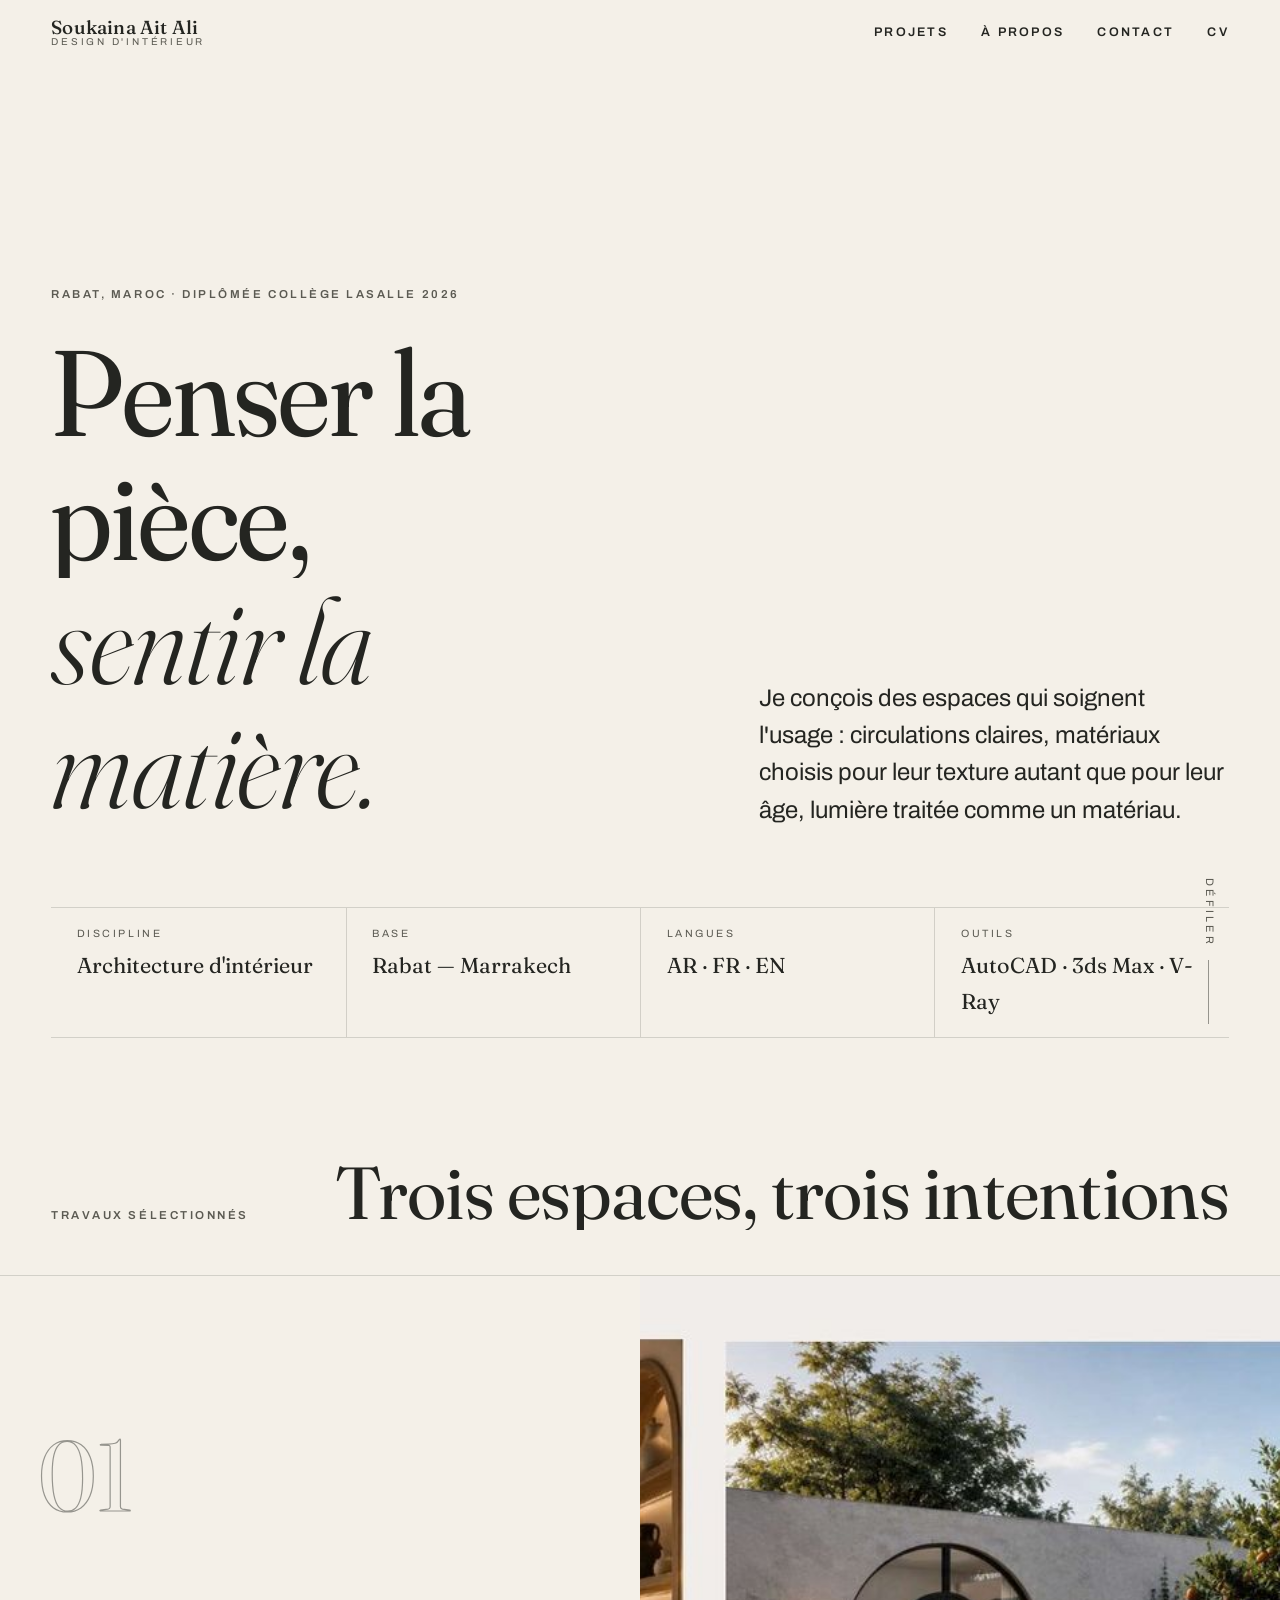
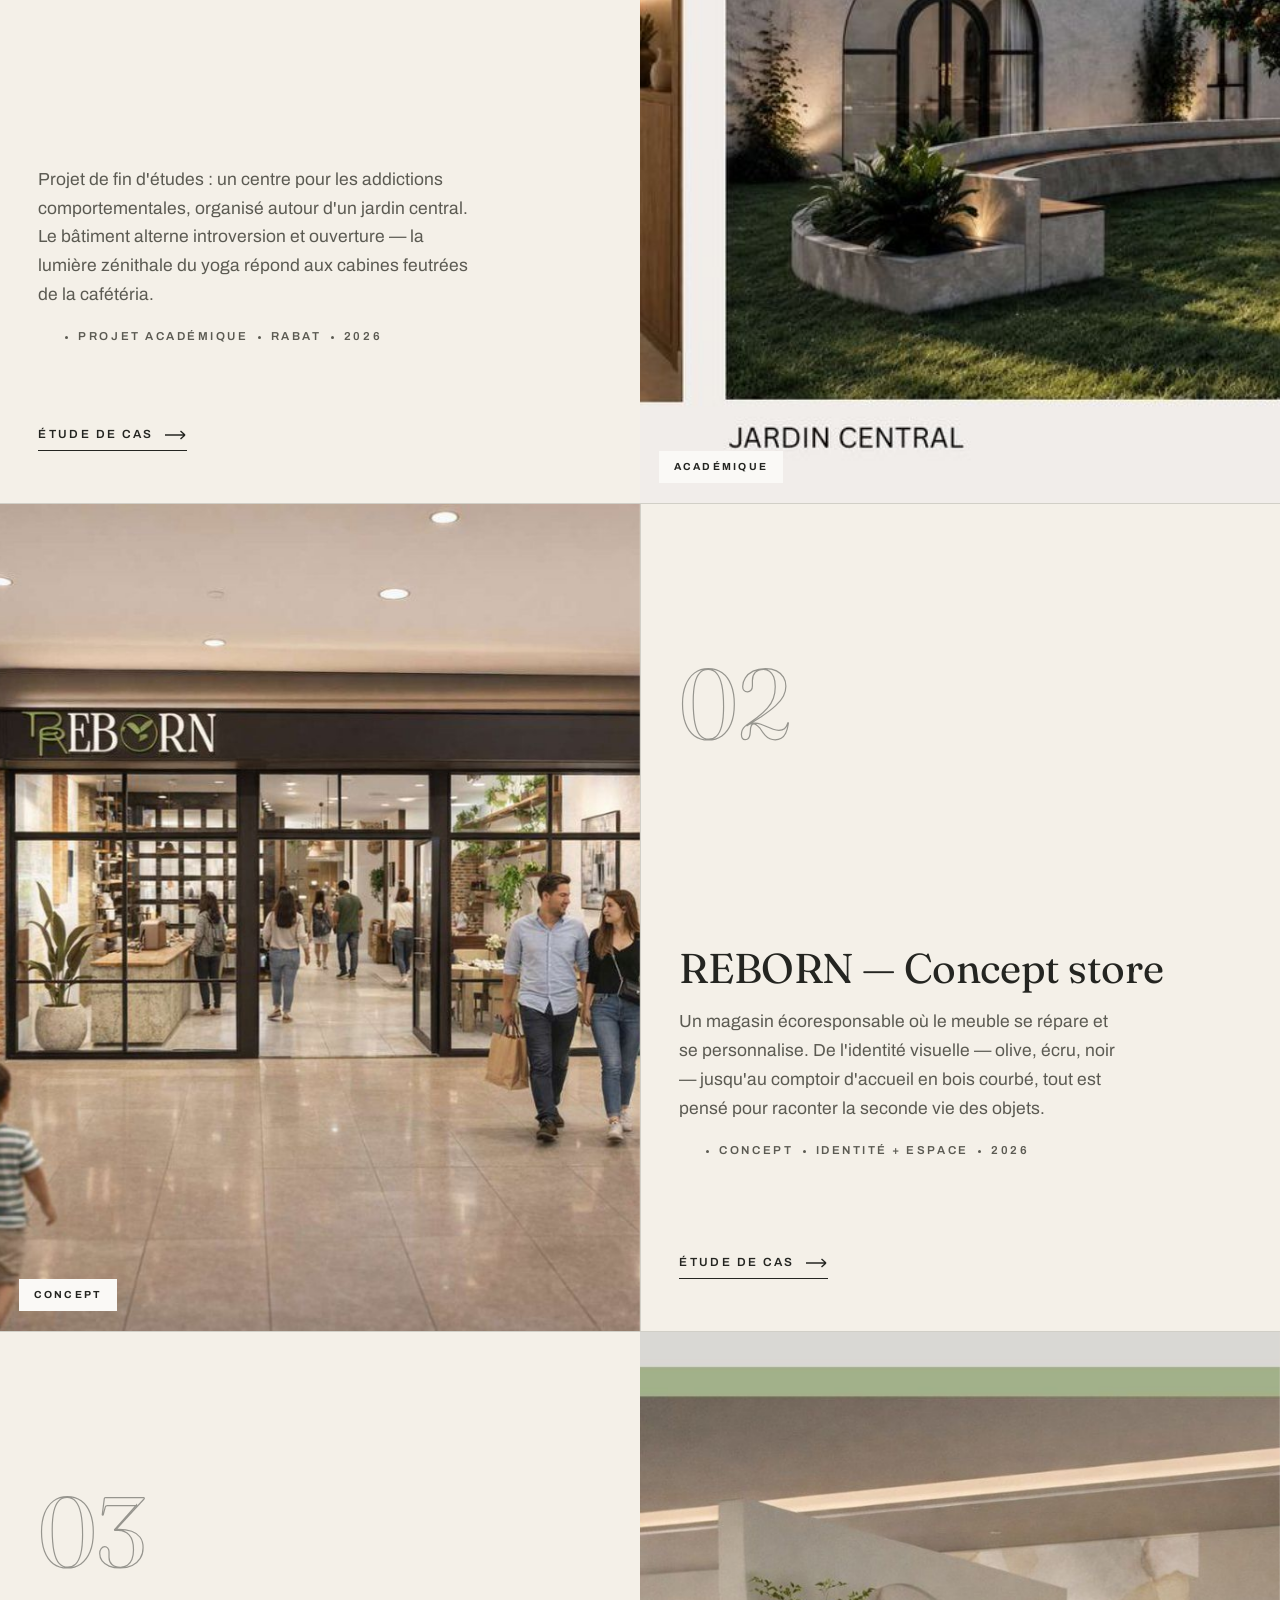
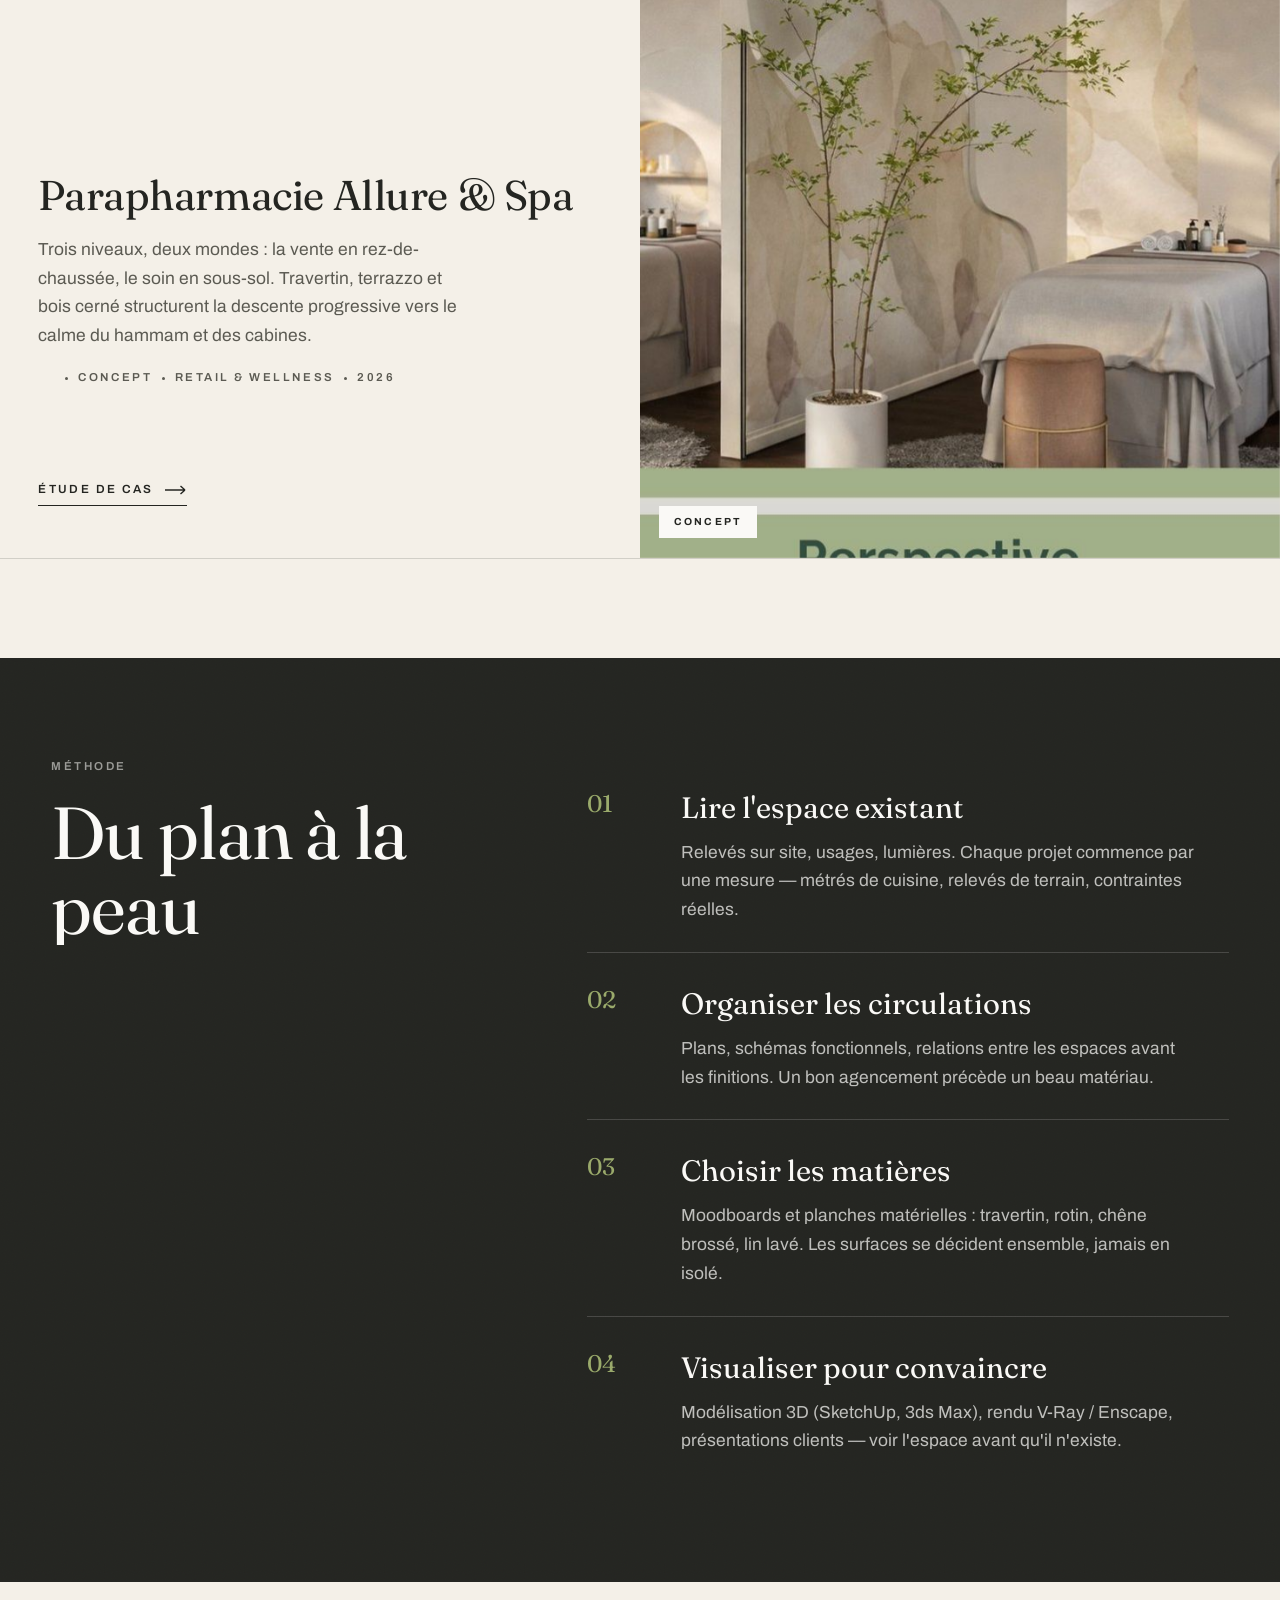
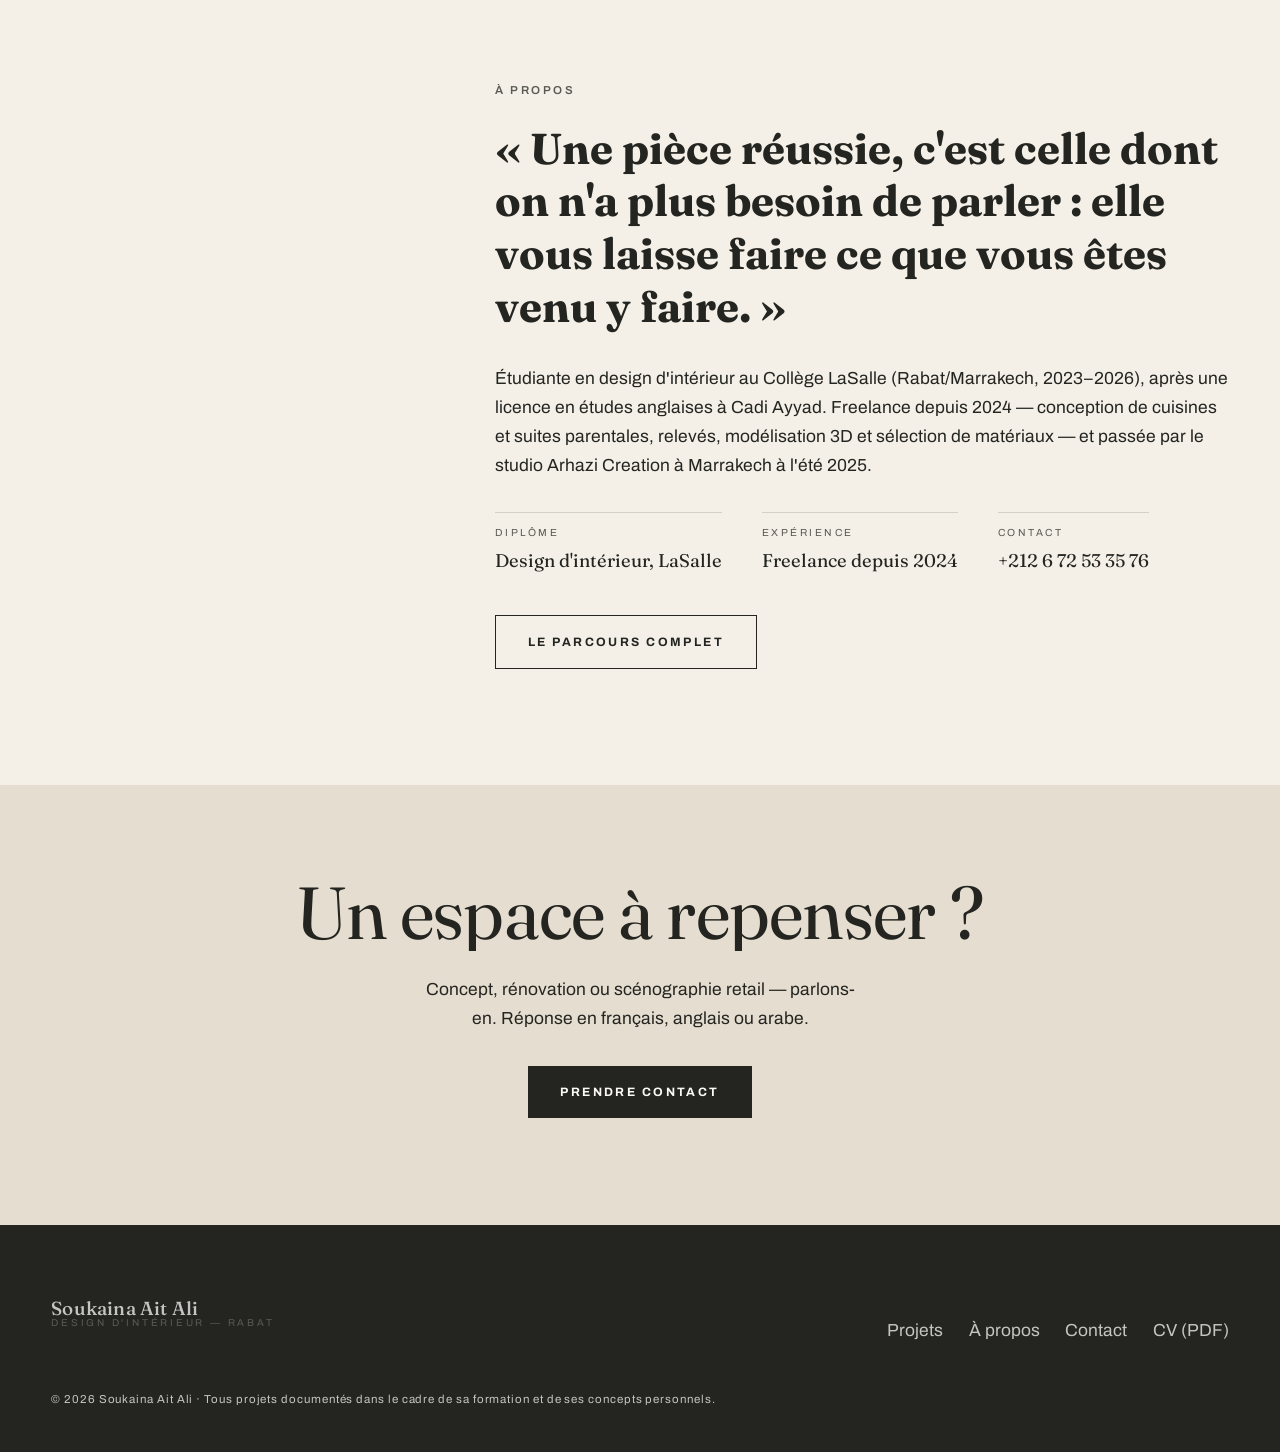
==== index.html @ 2c83ba0d "Build Soukaina Ait Ali’s Interior Design Portfolio with editorial layout and asset integration - Add" ====
<!DOCTYPE html>
<html lang="fr">
<head>
  <meta charset="UTF-8" />
  <meta name="viewport" content="width=device-width, initial-scale=1.0" />
  <title>Soukaina Ait Ali — Design d'intérieur, Rabat</title>
  <meta name="description" content="Portfolio de Soukaina Ait Ali, designer d'intérieur à Rabat. Projets académiques et concepts : centre de réhabilitation, concept store éco-responsable REBORN, parapharmacie & spa." />
  <meta property="og:title" content="Soukaina Ait Ali — Design d'intérieur" />
  <meta property="og:description" content="Composition, matière, lumière. Portfolio de l'intérieur designeuse Soukaina Ait Ali." />
  <meta property="og:type" content="website" />
  <meta property="og:image" content="assets/img/para_cover.jpg" />
  <meta name="theme-color" content="#F4F0E8" />
  <link rel="icon" href="favicon.svg" type="image/svg+xml" />
  <link rel="preconnect" href="https://fonts.googleapis.com" />
  <link rel="preconnect" href="https://fonts.gstatic.com" crossorigin />
  <link href="https://fonts.googleapis.com/css2?family=Fraunces:ital,opsz,wght@0,9..144,300..600;1,9..144,300..500&family=Archivo:wght@400;500;600;700&display=swap" rel="stylesheet" />
  <link rel="stylesheet" href="css/style.css" />
</head>
<body>
  <a class="skip-link" href="#contenu">Aller au contenu</a>

  <header class="site-head">
    <div class="container head-row">
      <a class="brand" href="index.html" aria-label="Soukaina Ait Ali — accueil">
        <b>Soukaina Ait&nbsp;Ali</b>
        <span>Design d'intérieur</span>
      </a>
      <button class="nav-toggle" aria-expanded="false" aria-controls="nav" aria-label="Ouvrir le menu"><i></i><i></i><i></i></button>
      <nav id="nav" class="nav" aria-label="Navigation principale">
        <a href="projets.html">Projets</a>
        <a href="apropos.html">À propos</a>
        <a href="contact.html">Contact</a>
        <a href="cv.html">CV</a>
      </nav>
    </div>
  </header>

  <main id="contenu">

    <!-- ============ HERO ============ -->
    <section class="hero container" aria-label="Introduction">
      <div class="hero-grid">
        <div>
          <p class="meta hero-kicker reveal">Rabat, Maroc · Diplômée Collège LaSalle 2026</p>
          <h1 class="h-xl">
            <span class="line-mask"><span>Penser la pièce,</span></span>
            <span class="line-mask" style="--d:.12s"><span><em class="thin">sentir la matière.</em></span></span>
          </h1>
        </div>
        <div class="hero-side">
          <figure class="hero-figure clip-wipe" data-expand style="--d:.2s">
            <img src="assets/img/acad_render-chambre.jpg"
                 alt="Perspective intérieure d'une chambre en bois clair, rotin et travertin — projet Centre de réhabilitation, Rabat"
                 width="1601" height="697" fetchpriority="high" />
          </figure>
          <p class="lede reveal" style="--d:.3s">Je conçois des espaces qui soignent l'usage&nbsp;: circulations claires, matériaux choisis pour leur texture autant que pour leur âge, lumière traitée comme un matériau.</p>
        </div>
      </div>

      <dl class="band reveal" style="--d:.4s">
        <div><dt>Discipline</dt><dd>Architecture d'intérieur</dd></div>
        <div><dt>Base</dt><dd>Rabat — Marrakech</dd></div>
        <div><dt>Langues</dt><dd>AR · FR · EN</dd></div>
        <div><dt>Outils</dt><dd>AutoCAD · 3ds Max · V-Ray</dd></div>
      </dl>

      <p class="hero-scroll" aria-hidden="true">Défiler</p>
    </section>

    <!-- ============ SELECTED WORKS ============ -->
    <section class="works" aria-labelledby="works-title">
      <div class="container works-head">
        <p class="meta reveal">Travaux sélectionnés</p>
        <h2 id="works-title" class="h-lg line-mask"><span>Trois espaces, trois intentions</span></h2>
      </div>

      <div class="works-list">

        <!-- 01 -->
        <article class="work-item">
          <div class="work-copy">
            <p class="work-num" aria-hidden="true">01</p>
            <div>
              <h3 class="work-title h-md reveal"><a href="projet-rehabilitation.html">Centre de réhabilitation</a></h3>
              <p class="work-desc reveal" style="--d:.1s">Projet de fin d'études&nbsp;: un centre pour les addictions comportementales, organisé autour d'un jardin central. Le bâtiment alterne introversion et ouverture — la lumière zénithale du yoga répond aux cabines feutrées de la cafétéria.</p>
              <ul class="work-meta meta reveal" style="--d:.15s" role="list">
                <li>Projet académique</li><li>Rabat</li><li>2026</li>
              </ul>
            </div>
            <a class="work-link reveal" href="projet-rehabilitation.html" aria-label="Voir l'étude de cas — Centre de réhabilitation">
              Étude de cas
              <svg width="22" height="10" viewBox="0 0 22 10" fill="none" aria-hidden="true"><path d="M0 5h20m0 0L15.5 1M20 5l-4.5 4" stroke="currentColor" stroke-width="1.4"/></svg>
            </a>
          </div>
          <div class="work-media" data-drift>
            <span class="work-tag">Académique</span>
            <img src="assets/img/acad_render-perspectives.jpg" loading="lazy" decoding="async"
                 alt="Deux perspectives intérieures : bureau de psychothérapie en bois clair et jardin intérieur sous sheds vitrés"
                 width="1701" height="655" />
          </div>
        </article>

        <!-- 02 -->
        <article class="work-item">
          <div class="work-copy">
            <p class="work-num" aria-hidden="true">02</p>
            <div>
              <h3 class="work-title h-md reveal"><a href="projet-reborn.html">REBORN — Concept store</a></h3>
              <p class="work-desc reveal" style="--d:.1s">Un magasin écoresponsable où le meuble se répare et se personnalise. De l'identité visuelle — olive, écru, noir — jusqu'au comptoir d'accueil en bois courbé, tout est pensé pour raconter la seconde vie des objets.</p>
              <ul class="work-meta meta reveal" style="--d:.15s" role="list">
                <li>Concept</li><li>Identité + espace</li><li>2026</li>
              </ul>
            </div>
            <a class="work-link reveal" href="projet-reborn.html" aria-label="Voir l'étude de cas — REBORN">
              Étude de cas
              <svg width="22" height="10" viewBox="0 0 22 10" fill="none" aria-hidden="true"><path d="M0 5h20m0 0L15.5 1M20 5l-4.5 4" stroke="currentColor" stroke-width="1.4"/></svg>
            </a>
          </div>
          <div class="work-media" data-drift>
            <span class="work-tag">Concept</span>
            <img src="assets/img/reborn_render-4.jpg" loading="lazy" decoding="async"
                 alt="Perspective du concept store REBORN : comptoir d'accueil arrondi, murs olive, verrière au-dessus de l'atelier"
                 width="1601" height="887" />
          </div>
        </article>

        <!-- 03 -->
        <article class="work-item">
          <div class="work-copy">
            <p class="work-num" aria-hidden="true">03</p>
            <div>
              <h3 class="work-title h-md reveal"><a href="projet-parapharmacie.html">Parapharmacie Allure &amp; Spa</a></h3>
              <p class="work-desc reveal" style="--d:.1s">Trois niveaux, deux mondes&nbsp;: la vente en rez-de-chaussée, le soin en sous-sol. Travertin, terrazzo et bois cerné structurent la descente progressive vers le calme du hammam et des cabines.</p>
              <ul class="work-meta meta reveal" style="--d:.15s" role="list">
                <li>Concept</li><li>Retail &amp; wellness</li><li>2026</li>
              </ul>
            </div>
            <a class="work-link reveal" href="projet-parapharmacie.html" aria-label="Voir l'étude de cas — Parapharmacie Allure et Spa">
              Étude de cas
              <svg width="22" height="10" viewBox="0 0 22 10" fill="none" aria-hidden="true"><path d="M0 5h20m0 0L15.5 1M20 5l-4.5 4" stroke="currentColor" stroke-width="1.4"/></svg>
            </a>
          </div>
          <div class="work-media" data-drift>
            <span class="work-tag">Concept</span>
            <img src="assets/img/para_render-spa.jpg" loading="lazy" decoding="async"
                 alt="Perspective du couloir du spa : portes de cabines en bois courbé, banquettes, sol minéral"
                 width="1601" height="950" />
          </div>
        </article>

      </div>
    </section>

    <!-- ============ APPROCHE ============ -->
    <section class="approach grain" aria-labelledby="approch-title">
      <div class="container approach-grid">
        <div>
          <p class="meta reveal">Méthode</p>
          <h2 id="approch-title" class="h-lg line-mask"><span>Du plan à la peau</span></h2>
        </div>
        <ol class="steps">
          <li class="reveal">
            <div>
              <h3>Lire l'espace existant</h3>
              <p>Relevés sur site, usages, lumières. Chaque projet commence par une mesure — métrés de cuisine, relevés de terrain, contraintes réelles.</p>
            </div>
          </li>
          <li class="reveal" style="--d:.08s">
            <div>
              <h3>Organiser les circulations</h3>
              <p>Plans, schémas fonctionnels, relations entre les espaces avant les finitions. Un bon agencement précède un beau matériau.</p>
            </div>
          </li>
          <li class="reveal" style="--d:.16s">
            <div>
              <h3>Choisir les matières</h3>
              <p>Moodboards et planches matérielles&nbsp;: travertin, rotin, chêne brossé, lin lavé. Les surfaces se décident ensemble, jamais en isolé.</p>
            </div>
          </li>
          <li class="reveal" style="--d:.24s">
            <div>
              <h3>Visualiser pour convaincre</h3>
              <p>Modélisation 3D (SketchUp, 3ds Max), rendu V-Ray / Enscape, présentations clients — voir l'espace avant qu'il n'existe.</p>
            </div>
          </li>
        </ol>
      </div>
    </section>

    <!-- ============ A PROPOS (teaser) ============ -->
    <section class="about-teaser" aria-labelledby="about-title">
      <div class="container about-grid">
        <div>
          <figure class="figure clip-wipe" data-expand>
            <img src="assets/img/acad_moodboard-yoga.jpg" loading="lazy" decoding="async"
                 alt="Planche d'ambiance : textures de bois clair, lin, pierre calcaire et lumière douce"
                 width="1401" height="732" />
          </figure>
        </div>
        <div>
          <p class="meta reveal">À propos</p>
          <h2 id="about-title" class="about-quote reveal" style="--d:.08s">« Une pièce réussie, c'est celle dont on n'a plus besoin de parler&nbsp;: elle vous laisse faire ce que vous êtes venu y faire. »</h2>
          <p class="reveal" style="--d:.16s">Étudiante en design d'intérieur au Collège LaSalle (Rabat/Marrakech, 2023–2026), après une licence en études anglaises à Cadi Ayyad. Freelance depuis 2024 — conception de cuisines et suites parentales, relevés, modélisation 3D et sélection de matériaux — et passée par le studio Arhazi Creation à Marrakech à l'été 2025.</p>
          <dl class="about-facts">
            <div class="reveal"><dt>Diplôme</dt><dd>Design d'intérieur, LaSalle</dd></div>
            <div class="reveal" style="--d:.08s"><dt>Expérience</dt><dd>Freelance depuis 2024</dd></div>
            <div class="reveal" style="--d:.16s"><dt>Contact</dt><dd>+212 6 72 53 35 76</dd></div>
          </dl>
          <p style="margin-top:2.4rem"><a class="btn btn--ghost reveal" href="apropos.html">Le parcours complet</a></p>
        </div>
      </div>
    </section>

    <!-- ============ CONTACT ============ -->
    <section class="cta-band" aria-labelledby="cta-title">
      <div class="container">
        <h2 id="cta-title" class="h-lg line-mask"><span>Un espace à repenser&nbsp;?</span></h2>
        <p class="reveal" style="max-width:46ch;margin-inline:auto">Concept, rénovation ou scénographie retail — parlons-en.&nbsp;Réponse en français, anglais ou arabe.</p>
        <p class="reveal" style="--d:.1s;margin-top:2rem">
          <a class="btn" href="contact.html">Prendre contact</a>
        </p>
      </div>
    </section>
  </main>

  <footer class="site-foot">
    <div class="container foot-grid">
      <div>
        <p class="brand"><b>Soukaina Ait&nbsp;Ali</b><span>Design d'intérieur — Rabat</span></p>
      </div>
      <nav aria-label="Liens de pied de page">
        <a href="projets.html">Projets</a>
        <a href="apropos.html">À propos</a>
        <a href="contact.html">Contact</a>
        <a href="cv.html">CV (PDF)</a>
      </nav>
      <p class="foot-note">© 2026 Soukaina Ait Ali · Tous projets documentés dans le cadre de sa formation et de ses concepts personnels.</p>
    </div>
  </footer>

  <script src="js/main.js" defer></script>
</body>
</html>
---- css/style.css ----
/* ==========================================================================
   SOUKAINA AIT ALI — Design d'intérieur
   Material warmth × editorial composition × restrained motion
   ========================================================================== */

:root{
  /* palette */
  --ivory:#F4F0E8;
  --limestone:#E5DDD0;
  --olive:#98A869;
  --olive-deep:#6F7C46;
  --charcoal:#242521;
  --white:#FAF9F6;
  --ink-soft:#5B5A52;
  --line:rgba(36,37,33,.16);
  --line-strong:rgba(36,37,33,.45);

  /* type */
  --serif:"Fraunces","Georgia",serif;
  --sans:"Archivo","Helvetica Neue",Arial,sans-serif;

  /* space */
  --gutter:clamp(1.25rem, 4vw, 4.5rem);
  --maxw:96rem;
  --section-y:clamp(4.5rem, 11vh, 9rem);

  /* motion */
  --ease:cubic-bezier(.22,.6,.2,1);
  --dur:.9s;
}

*,*::before,*::after{box-sizing:border-box}
html{scroll-behavior:smooth}
@media (prefers-reduced-motion:reduce){html{scroll-behavior:auto}}

body{
  margin:0;
  background:var(--ivory);
  color:var(--charcoal);
  font-family:var(--sans);
  font-size:clamp(1rem,.96rem + .2vw,1.09rem);
  line-height:1.65;
  -webkit-font-smoothing:antialiased;
  text-rendering:optimizeLegibility;
  overflow-x:clip;
}

img{display:block;max-width:100%;height:auto}
a{color:inherit;text-decoration:none}
button{font:inherit;background:none;border:0;color:inherit;cursor:pointer}

:focus-visible{outline:2px solid var(--olive-deep);outline-offset:3px}
::selection{background:var(--olive);color:var(--white)}

.skip-link{
  position:absolute;left:-999px;top:0;z-index:200;
  background:var(--charcoal);color:var(--white);padding:.7rem 1.2rem;
}
.skip-link:focus{left:.5rem;top:.5rem}

/* ---------- typographic scale ---------- */
.h-xl,.h-lg,.h-md{font-family:var(--serif);font-weight:400;line-height:1.02;letter-spacing:-.01em;margin:0}
.h-xl{font-size:clamp(2.9rem,3rem + 6.5vw,7.6rem);font-variation-settings:"opsz" 120,"SOFT" 40}
.h-lg {font-size:clamp(2.2rem,2rem + 3.4vw,4.6rem)}
.h-md {font-size:clamp(1.5rem,1.35rem + 1.6vw,2.6rem);line-height:1.08}
.serif-it{font-style:italic;font-family:var(--serif)}

.meta{
  font-size:.72rem;letter-spacing:.22em;text-transform:uppercase;
  font-weight:600;color:var(--ink-soft);margin:0;
}
.meta .num{color:var(--olive-deep)}
.lede{font-size:clamp(1.1rem,1rem + .8vw,1.5rem);line-height:1.55;max-width:56ch;color:var(--charcoal)}
.small{font-size:.85rem;line-height:1.55;color:var(--ink-soft)}
.rule{border:0;border-top:1px solid var(--line);margin:0}

.container{max-width:var(--maxw);margin-inline:auto;padding-inline:var(--gutter)}

/* ---------- header / nav ---------- */
.site-head{
  position:fixed;inset:0 0 auto 0;z-index:100;
  transition:background .5s var(--ease), box-shadow .5s var(--ease), padding .5s var(--ease);
  padding-block:1.1rem;
}
.site-head.solid{
  background:rgba(244,240,232,.92);
  backdrop-filter:saturate(1.2) blur(8px);
  box-shadow:0 1px 0 var(--line);
  padding-block:.65rem;
}
.head-row{display:flex;align-items:center;justify-content:space-between;gap:1rem}
.brand{display:flex;flex-direction:column;line-height:1.05}
.brand b{font-family:var(--serif);font-weight:500;font-size:1.18rem;letter-spacing:.01em}
.brand span{font-size:.62rem;letter-spacing:.28em;text-transform:uppercase;color:var(--ink-soft)}
.nav{display:flex;align-items:center;gap:clamp(1rem,2.6vw,2.4rem)}
.nav a{position:relative;font-size:.78rem;letter-spacing:.18em;text-transform:uppercase;font-weight:600;padding-block:.3rem}
.nav a::after{
  content:"";position:absolute;left:0;right:100%;bottom:0;height:1.5px;
  background:currentColor;transition:right .4s var(--ease);
}
.nav a:hover::after,.nav a[aria-current="page"]::after{right:0}
.nav-toggle{display:none}

@media (max-width:760px){
  .nav{
    position:fixed;inset:0;background:var(--charcoal);color:var(--white);
    flex-direction:column;justify-content:center;gap:2.2rem;
    clip-path:inset(0 0 100% 0);transition:clip-path .55s var(--ease);
  }
  .nav.open{clip-path:inset(0 0 0% 0)}
  .nav a{font-size:1.05rem}
  .nav-toggle{
    display:flex;flex-direction:column;gap:6px;z-index:110;padding:.6rem;
  }
  .nav-toggle i{width:26px;height:2px;background:var(--charcoal);transition:transform .4s var(--ease),opacity .3s}
  .nav-open .nav-toggle i{background:var(--white)}
  .nav-open .nav-toggle i:nth-child(1){transform:translateY(8px) rotate(45deg)}
  .nav-open .nav-toggle i:nth-child(2){opacity:0}
  .nav-open .nav-toggle i:nth-child(3){transform:translateY(-8px) rotate(-45deg)}
}

/* ---------- reveal system ---------- */
.reveal{opacity:0;transform:translateY(30px);transition:opacity var(--dur) var(--ease),transform var(--dur) var(--ease);transition-delay:var(--d,0s)}
.reveal.in{opacity:1;transform:none}
.clip-wipe{clip-path:inset(0 100% 0 0);transition:clip-path 1.3s var(--ease) var(--d,0s)}
.clip-wipe.in{clip-path:inset(0 0 0 0)}
.line-mask{overflow:hidden;display:block}
.line-mask > span{display:block;transform:translateY(112%);transition:transform 1s var(--ease) var(--d,0s)}
.line-mask.in > span{transform:none}

@media (prefers-reduced-motion:reduce){
  .reveal,.clip-wipe,.line-mask>span{opacity:1!important;transform:none!important;clip-path:none!important;transition:none!important}
  *{animation-duration:.01ms!important;animation-iteration-count:1!important;transition-duration:.01ms!important}
}

/* ==========================================================================
   HOME — hero
   ========================================================================== */
.hero{
  min-height:100svh;display:flex;flex-direction:column;justify-content:flex-end;
  padding-top:7rem;position:relative;isolation:isolate;
}
.hero-grid{
  display:grid;grid-template-columns:minmax(0,7fr) minmax(0,5fr);
  gap:clamp(1.5rem,4vw,4rem);align-items:end;
}
.hero-kicker{margin-bottom:1.6rem}
.hero h1{margin:0 0 clamp(1.4rem,3vh,2.4rem)}
.hero h1 .thin{font-variation-settings:"opsz" 144,"wght" 300;font-style:italic}
.hero-side{display:flex;flex-direction:column;gap:1.4rem;max-width:34rem}
.hero-figure{position:relative;overflow:hidden;aspect-ratio:4/5;background:var(--limestone)}
.hero-figure img{width:100%;height:100%;object-fit:cover;transform:scale(var(--zoom,1));transition:transform 1.6s var(--ease)}
.hero-scroll{
  position:absolute;right:var(--gutter);bottom:2rem;writing-mode:vertical-rl;
  font-size:.68rem;letter-spacing:.3em;text-transform:uppercase;color:var(--ink-soft);
  display:flex;align-items:center;gap:.8rem;
}
.hero-scroll::after{content:"";width:1px;height:64px;background:var(--line-strong)}
@media (max-width:860px){
  .hero-grid{grid-template-columns:1fr}
  .hero-figure{aspect-ratio:16/11;order:-1}
  .hero-scroll{display:none}
}

/* material band strip */
.band{
  margin-top:clamp(2.5rem,6vh,4.5rem);
  border-block:1px solid var(--line);
  display:grid;grid-template-columns:repeat(4,1fr);
}
.band div{padding:1.1rem clamp(.6rem,2vw,1.6rem);border-left:1px solid var(--line)}
.band div:first-child{border-left:0}
.band dt{font-size:.66rem;letter-spacing:.24em;text-transform:uppercase;color:var(--ink-soft)}
.band dd{margin:.35rem 0 0;font-family:var(--serif);font-size:clamp(1rem,.9rem + .6vw,1.35rem)}
@media (max-width:700px){.band{grid-template-columns:1fr 1fr}.band div:nth-child(3){border-left:0}.band div:nth-child(n+3){border-top:1px solid var(--line)}}

/* ==========================================================================
   HOME — selected works (sticky two-column editorial index)
   ========================================================================== */
.works{padding-block:var(--section-y)}
.works-head{display:flex;justify-content:space-between;align-items:baseline;gap:2rem;margin-bottom:clamp(2rem,5vh,3.5rem)}
.works-list{display:flex;flex-direction:column}

.work-item{position:relative;display:grid;grid-template-columns:1fr 1fr;min-height:92svh;border-top:1px solid var(--line)}
.work-item:last-child{border-bottom:1px solid var(--line)}
.work-copy{
  display:flex;flex-direction:column;justify-content:space-between;gap:2rem;
  padding:clamp(2rem,4vw,4rem) clamp(1rem,3vw,3.5rem);
}
.work-item:nth-child(even) .work-copy{order:2;border-left:1px solid var(--line)}
.work-item:nth-child(even) .work-media{order:1}
.work-num{font-family:var(--serif);font-size:clamp(3.4rem,3rem + 4vw,6.5rem);line-height:1;color:transparent;-webkit-text-stroke:1.2px var(--line-strong)}
.work-title{transition:transform .8s var(--ease)}
.work-title a:hover{font-style:italic}
.work-desc{max-width:44ch;color:var(--ink-soft)}
.work-meta{display:flex;flex-wrap:wrap;gap:.4rem 1.4rem}
.work-link{
  align-self:flex-start;display:inline-flex;align-items:center;gap:.7rem;
  font-size:.74rem;letter-spacing:.2em;text-transform:uppercase;font-weight:600;
  border-bottom:1.5px solid var(--charcoal);padding-bottom:.35rem;
}
.work-link svg{transition:transform .4s var(--ease)}
.work-link:hover svg{transform:translateX(6px)}

.work-media{position:relative;overflow:hidden;background:var(--limestone)}
.work-media img{
  position:absolute;inset:0;width:100%;height:100%;object-fit:cover;
  transform:scale(calc(1 + var(--p,0) * .14)) translateY(calc(var(--p,0) * -2.5%));
  will-change:transform;
}
.work-tag{
  position:absolute;left:1.2rem;bottom:1.2rem;z-index:2;
  background:var(--white);color:var(--charcoal);padding:.5rem .9rem;
  font-size:.64rem;letter-spacing:.22em;text-transform:uppercase;font-weight:700;
}
@media (max-width:860px){
  .work-item{grid-template-columns:1fr;min-height:0}
  .work-item:nth-child(even) .work-copy{order:1;border-left:0}
  .work-item:nth-child(even) .work-media{order:2}
  .work-media{aspect-ratio:4/3;position:relative}
  .work-media img{position:absolute}
  .work-copy{padding-block:2.4rem}
}

/* ==========================================================================
   HOME — approach / about teaser / contact
   ========================================================================== */
.approach{background:var(--charcoal);color:var(--white);padding-block:var(--section-y);position:relative}
.approach .meta{color:rgba(250,249,246,.55)}
.approach-grid{display:grid;grid-template-columns:5fr 7fr;gap:clamp(2rem,6vw,6rem);align-items:start}
.approach h2{margin:1.2rem 0 0}
.steps{list-style:none;margin:0;padding:0;counter-reset:s}
.steps li{
  counter-increment:s;display:grid;grid-template-columns:4.5rem 1fr;gap:1.4rem;
  padding-block:clamp(1.6rem,3vh,2.4rem);border-top:1px solid rgba(250,249,246,.16);
}
.steps li:first-child{border-top:0}
.steps li::before{
  content:"0" counter(s);font-family:var(--serif);font-size:1.5rem;color:var(--olive);
}
.steps h3{margin:0 0 .4rem;font-family:var(--serif);font-weight:400;font-size:clamp(1.3rem,1.2rem + .8vw,1.9rem)}
.steps p{margin:0;color:rgba(250,249,246,.72);max-width:52ch}
@media (max-width:860px){.approach-grid{grid-template-columns:1fr}}

.about-teaser{padding-block:var(--section-y)}
.about-grid{display:grid;grid-template-columns:4fr 8fr;gap:clamp(2rem,6vw,5rem);align-items:center}
.about-quote{font-family:var(--serif);font-size:clamp(1.5rem,1.3rem + 1.8vw,2.7rem);line-height:1.22;margin:1.4rem 0 2rem}
.about-facts{display:flex;gap:2.5rem;flex-wrap:wrap;margin-top:2rem}
.about-facts div{border-top:1px solid var(--line);padding-top:.7rem;min-width:9rem}
.about-facts dt{font-size:.64rem;letter-spacing:.24em;text-transform:uppercase;color:var(--ink-soft)}
.about-facts dd{margin:.3rem 0 0;font-family:var(--serif);font-size:1.15rem}
@media (max-width:860px){.about-grid{grid-template-columns:1fr}}

.cta-band{padding-block:clamp(4rem,10vh,8rem);text-align:center;background:var(--limestone)}
.cta-band .h-lg{margin-bottom:1.6rem}
.btn{
  display:inline-flex;align-items:center;gap:.8rem;
  background:var(--charcoal);color:var(--white);
  padding:1rem 2rem;font-size:.76rem;letter-spacing:.2em;text-transform:uppercase;font-weight:700;
  transition:background .4s var(--ease),transform .4s var(--ease);
}
.btn:hover{background:var(--olive-deep);transform:translateY(-2px)}
.btn--ghost{background:transparent;color:var(--charcoal);border:1.5px solid var(--charcoal)}
.btn--ghost:hover{background:var(--charcoal);color:var(--white)}

footer.site-foot{background:var(--charcoal);color:rgba(250,249,246,.75);padding-block:3.5rem 2rem}
.foot-grid{display:flex;justify-content:space-between;gap:2rem;flex-wrap:wrap;align-items:flex-end}
.foot-grid nav{display:flex;gap:1.6rem;flex-wrap:wrap}
.foot-grid a:hover{color:var(--white)}
.foot-note{font-size:.72rem;letter-spacing:.08em}

/* ==========================================================================
   PROJECTS INDEX
   ========================================================================== */
.page-head{padding:9rem 0 clamp(2rem,5vh,3.5rem)}
.index-list{list-style:none;margin:0;padding:0;border-top:1px solid var(--line)}
.index-item{border-bottom:1px solid var(--line)}
.index-link{
  display:grid;grid-template-columns:5rem minmax(0,1fr) minmax(0,1.1fr) 12rem;
  gap:clamp(1rem,3vw,3rem);align-items:center;padding-block:clamp(1.4rem,3vh,2.2rem);
  transition:padding-inline .5s var(--ease);
}
.index-link:hover{padding-inline:.8rem}
.index-thumb{width:12rem;justify-self:end;overflow:hidden;aspect-ratio:16/10;background:var(--limestone)}
.index-thumb img{width:100%;height:100%;object-fit:cover;transition:transform 1s var(--ease)}
.index-link:hover .index-thumb img{transform:scale(1.06)}
.index-title{font-family:var(--serif);font-size:clamp(1.6rem,1.4rem + 1.6vw,2.8rem);line-height:1.05;margin:0}
@media (max-width:900px){
  .index-link{grid-template-columns:3rem 1fr;grid-template-rows:auto auto}
  .index-thumb{grid-column:1/-1;order:3;width:100%;aspect-ratio:16/8}
  .index-desc{grid-column:1/-1}
}

/* ==========================================================================
   CASE STUDIES
   ========================================================================== */
.case-hero{position:relative;min-height:92svh;display:flex;align-items:flex-end;color:var(--white);isolation:isolate;overflow:hidden}
.case-hero > img.bg{position:absolute;inset:0;width:100%;height:100%;object-fit:cover;z-index:-2}
.case-hero::after{content:"";position:absolute;inset:0;background:linear-gradient(180deg,rgba(20,21,18,.55) 0%,rgba(20,21,18,.15) 45%,rgba(20,21,18,.72) 100%);z-index:-1}
.case-hero .container{padding-block:7rem 3rem;width:100%}
.case-hero .meta{color:rgba(250,249,246,.75)}
.case-hero h1{margin:1rem 0 1.2rem;text-shadow:0 2px 24px rgba(0,0,0,.25)}
.back-link{position:fixed;top:calc(1.1rem);left:var(--gutter);z-index:101}
.site-head:not(.solid) .back-link{color:var(--white)}

.specs{background:var(--charcoal);color:var(--white)}
.specs dl{display:grid;grid-template-columns:repeat(auto-fit,minmax(10rem,1fr));gap:0;margin:0}
.specs div{padding:1.5rem clamp(.8rem,2vw,1.8rem);border-left:1px solid rgba(250,249,246,.16)}
.specs div:first-child{border-left:0}
.specs dt{font-size:.62rem;letter-spacing:.24em;text-transform:uppercase;color:rgba(250,249,246,.55)}
.specs dd{margin:.4rem 0 0;font-family:var(--serif);font-size:1.05rem}

.chapter{padding-block:var(--section-y)}
.chapter--alt{background:var(--white)}
.chapter--stone{background:var(--limestone)}
.chap-head{display:grid;grid-template-columns:6rem minmax(0,1fr);gap:1.5rem;align-items:baseline;margin-bottom:clamp(2rem,4vh,3rem)}
.chap-num{font-family:var(--serif);font-size:1.1rem;color:var(--olive-deep);letter-spacing:.05em}
.split{display:grid;grid-template-columns:1fr 1fr;gap:clamp(1.5rem,4vw,4rem);align-items:center}
.split--37{grid-template-columns:3fr 7fr}
.split--73{grid-template-columns:7fr 3fr}
@media (max-width:860px){.split,.split--37,.split--73{grid-template-columns:1fr}}

.figure{margin:0}
.figure img{width:100%}
figcaption{margin-top:.9rem;font-size:.72rem;letter-spacing:.14em;text-transform:uppercase;color:var(--ink-soft)}
.figure--frame{background:var(--white);padding:clamp(.6rem,1.5vw,1.4rem);border:1px solid var(--line)}
.figure--frame img{border:1px solid var(--line)}

.duo{display:grid;grid-template-columns:1fr 1fr;gap:clamp(1rem,2.5vw,2.5rem)}
.trio{display:grid;grid-template-columns:repeat(3,1fr);gap:clamp(1rem,2.5vw,2rem)}
@media (max-width:860px){.trio{grid-template-columns:1fr}.duo{grid-template-columns:1fr}}

.stack-cards{display:flex;flex-direction:column;gap:clamp(3rem,8vh,6rem)}

.spotlight{display:grid;grid-template-columns:5fr 7fr;gap:clamp(1.5rem,4vw,4rem);align-items:start}
.spotlight .sticky{position:sticky;top:7rem}
@media (max-width:860px){.spotlight{grid-template-columns:1fr}.spotlight .sticky{position:static}}

.swatches{display:flex;gap:0;margin:2rem 0 0;border:1px solid var(--line)}
.swatches li{flex:1;padding:1.1rem .9rem;list-style:none;border-left:1px solid var(--line)}
.swatches li:first-child{border-left:0}
.swatch-chip{display:block;height:56px;margin-bottom:.7rem}
.swatches b{display:block;font-size:.8rem}
.swatches span{font-size:.68rem;letter-spacing:.12em;color:var(--ink-soft);word-break:break-all}

.program-table{width:100%;border-collapse:collapse;font-size:.92rem}
.program-table th{font-size:.64rem;letter-spacing:.22em;text-transform:uppercase;color:var(--ink-soft);text-align:left;font-weight:600}
.program-table th,.program-table td{padding:.8rem 1rem;border-bottom:1px solid var(--line)}
.program-table td:first-child{font-family:var(--serif);font-size:1.05rem}

.next-project{background:var(--charcoal);color:var(--white);display:block;padding-block:clamp(3.5rem,9vh,6rem)}
.next-inner{display:flex;justify-content:space-between;align-items:center;gap:2rem;flex-wrap:wrap}
.next-inner .meta{color:rgba(250,249,246,.6)}
.next-title{font-family:var(--serif);font-size:clamp(1.8rem,1.5rem + 2.4vw,3.4rem);margin:.6rem 0 0}
.next-project:hover .next-title{font-style:italic}

/* ==========================================================================
   ABOUT / CONTACT
   ========================================================================== */
.about-hero{padding:10rem 0 clamp(3rem,7vh,5rem)}
.profile-card{display:grid;grid-template-columns:5fr 7fr;gap:clamp(2rem,5vw,5rem)}
@media (max-width:860px){.profile-card{grid-template-columns:1fr}}
.timeline{list-style:none;margin:0;padding:0}
.timeline li{display:grid;grid-template-columns:9rem 1fr;gap:1.5rem;padding-block:1.4rem;border-top:1px solid var(--line)}
.timeline .when{font-size:.72rem;letter-spacing:.14em;text-transform:uppercase;color:var(--olive-deep);font-weight:700;padding-top:.25rem}
.timeline h3{margin:0 0 .3rem;font-family:var(--serif);font-weight:400;font-size:1.3rem}
.timeline p{margin:0;color:var(--ink-soft);font-size:.95rem}
@media (max-width:600px){.timeline li{grid-template-columns:1fr;gap:.3rem}}

.skills-grid{display:grid;grid-template-columns:repeat(auto-fit,minmax(15rem,1fr));gap:clamp(1.5rem,3vw,3rem)}
.skill-group h3{font-family:var(--serif);font-weight:400;font-size:1.35rem;margin:0 0 .8rem}
.skill-group ul{list-style:none;margin:0;padding:0}
.skill-group li{padding:.45rem 0;border-top:1px solid var(--line);font-size:.92rem}

.contact-wrap{display:grid;grid-template-columns:6fr 6fr;gap:clamp(2rem,6vw,6rem);padding:10rem 0 var(--section-y)}
@media (max-width:860px){.contact-wrap{grid-template-columns:1fr;padding-top:8rem}}
.contact-line{display:block;padding-block:1.3rem;border-bottom:1px solid var(--line);font-family:var(--serif);font-size:clamp(1.3rem,1.1rem + 1.2vw,2rem);transition:padding-inline .4s var(--ease)}
.contact-line:hover{padding-inline:.6rem;color:var(--olive-deep)}
.contact-line small{display:block;font-family:var(--sans);font-size:.66rem;letter-spacing:.24em;text-transform:uppercase;color:var(--ink-soft);margin-bottom:.3rem}

/* lightbox */
.lightbox{position:fixed;inset:0;z-index:150;background:rgba(20,21,18,.94);display:grid;place-items:center;padding:2rem;opacity:0;pointer-events:none;transition:opacity .4s var(--ease)}
.lightbox.open{opacity:1;pointer-events:auto}
.lightbox img{max-width:94vw;max-height:88vh;object-fit:contain}
.lightbox .lb-cap{position:absolute;bottom:1rem;left:50%;transform:translateX(-50%);color:rgba(250,249,246,.75);font-size:.72rem;letter-spacing:.18em;text-transform:uppercase}
.lightbox button.close{position:absolute;top:1.2rem;right:1.4rem;color:var(--white);font-size:2rem;line-height:1;padding:.5rem}

/* subtle grain on dark sections */
.grain::before{
  content:"";position:absolute;inset:0;pointer-events:none;opacity:.5;mix-blend-mode:overlay;
  background-image:url("data:image/svg+xml,%3Csvg xmlns='http://www.w3.org/2000/svg' width='140' height='140'%3E%3Cfilter id='n'%3E%3CfeTurbulence type='fractalNoise' baseFrequency='0.9' numOctaves='2'/%3E%3C/filter%3E%3Crect width='140' height='140' filter='url(%23n)' opacity='0.16'/%3E%3C/svg%3E");
}
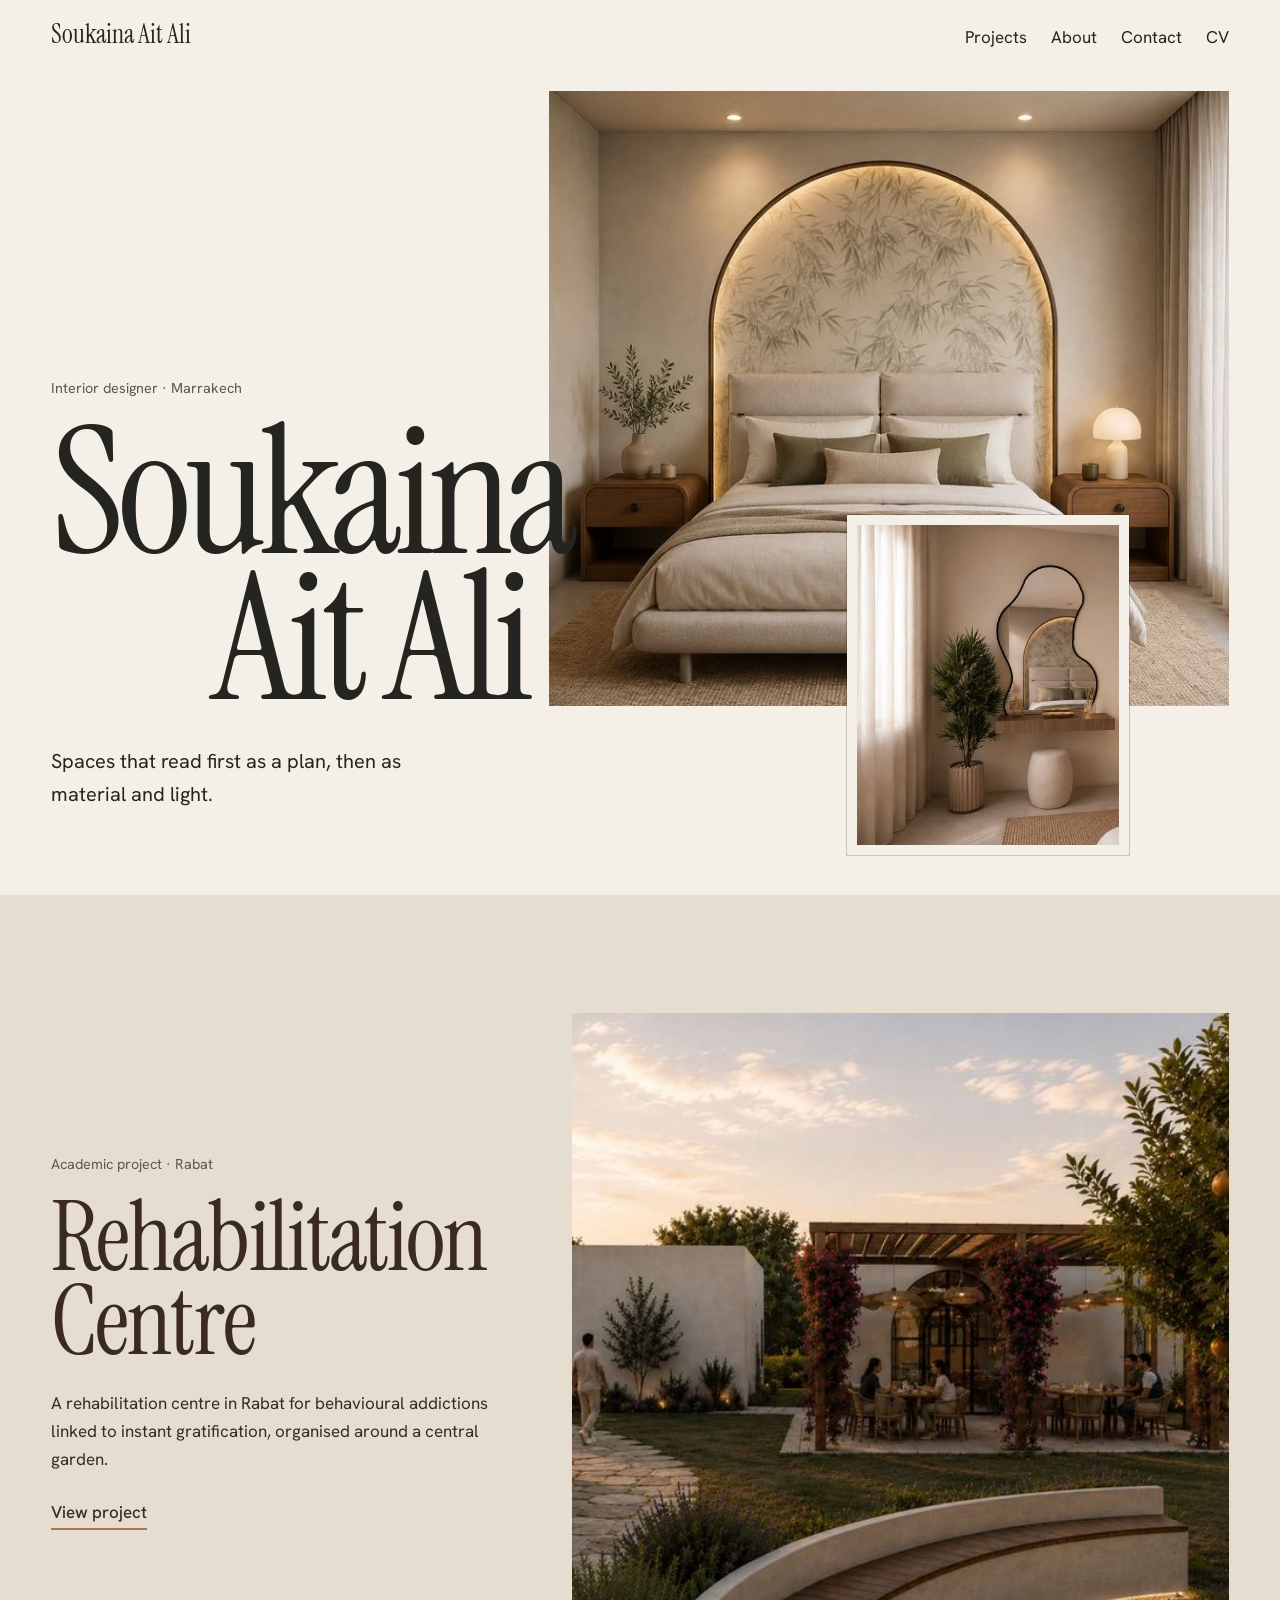
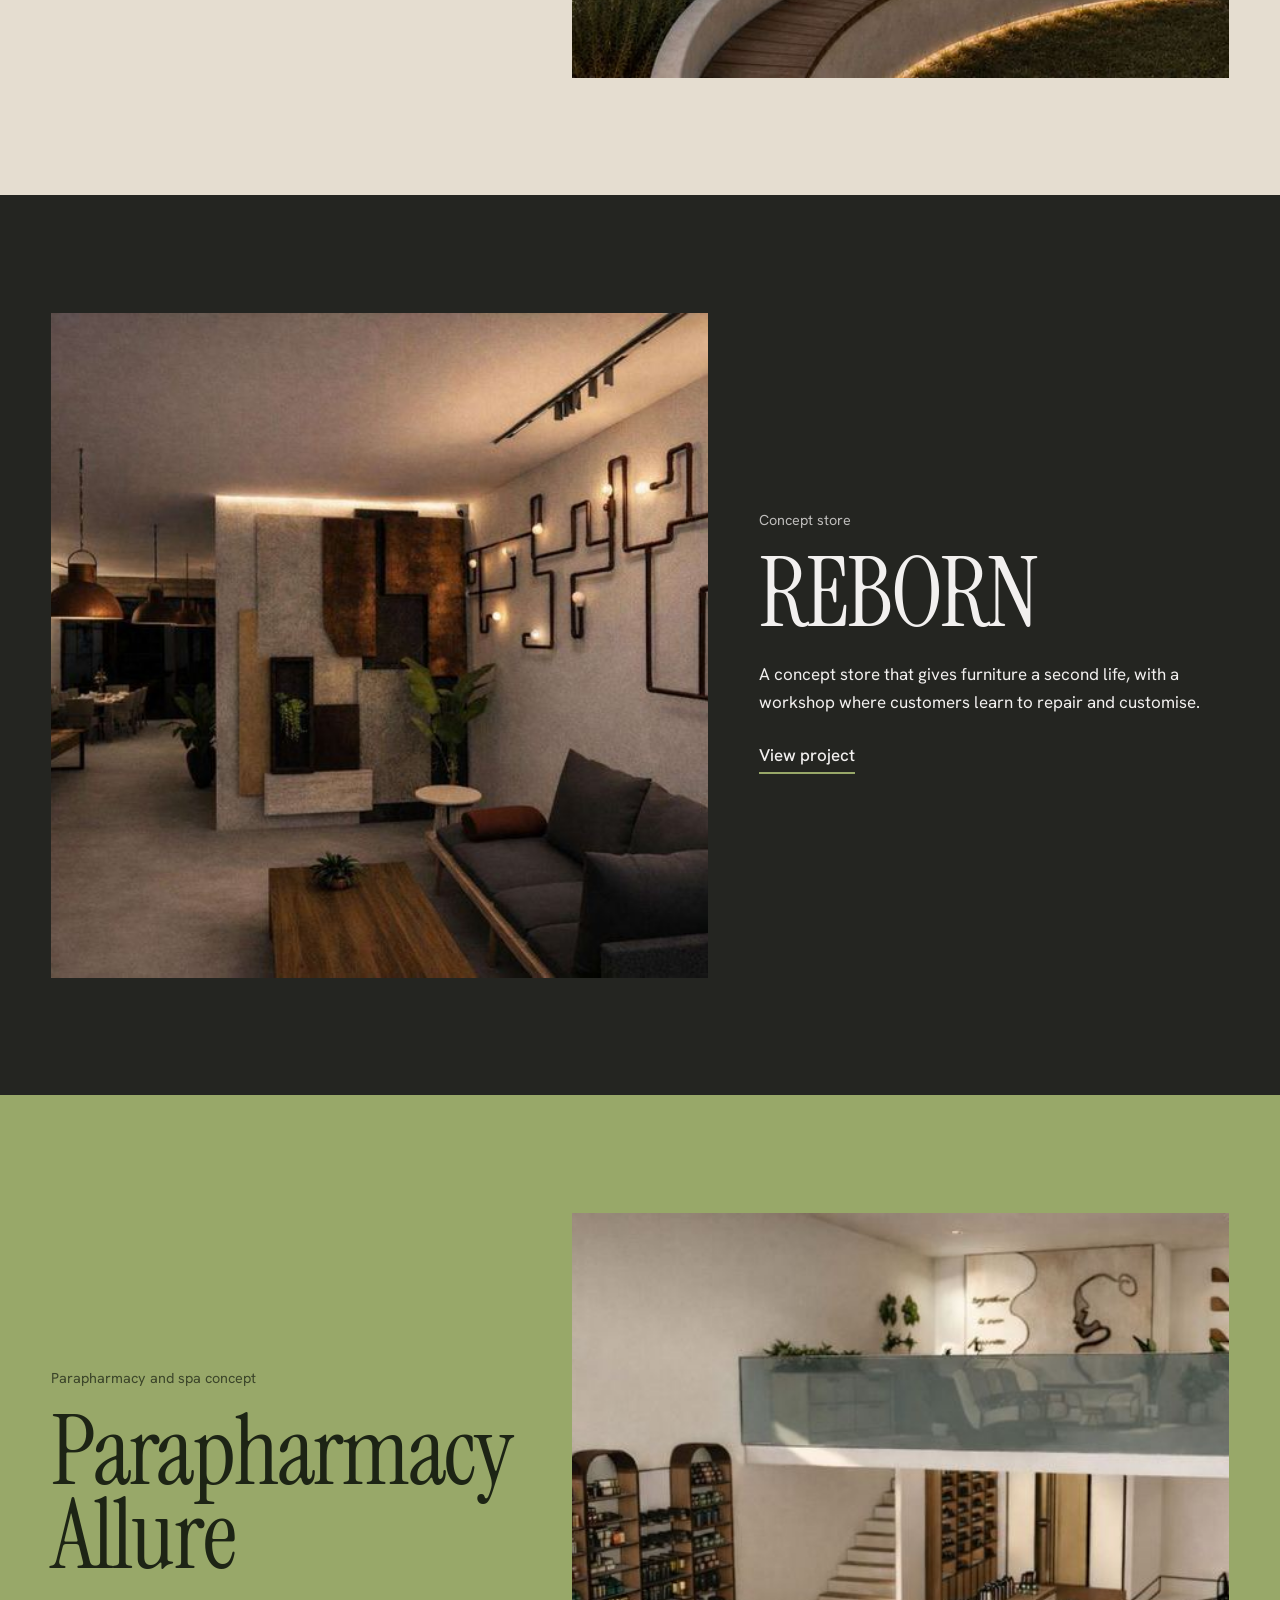
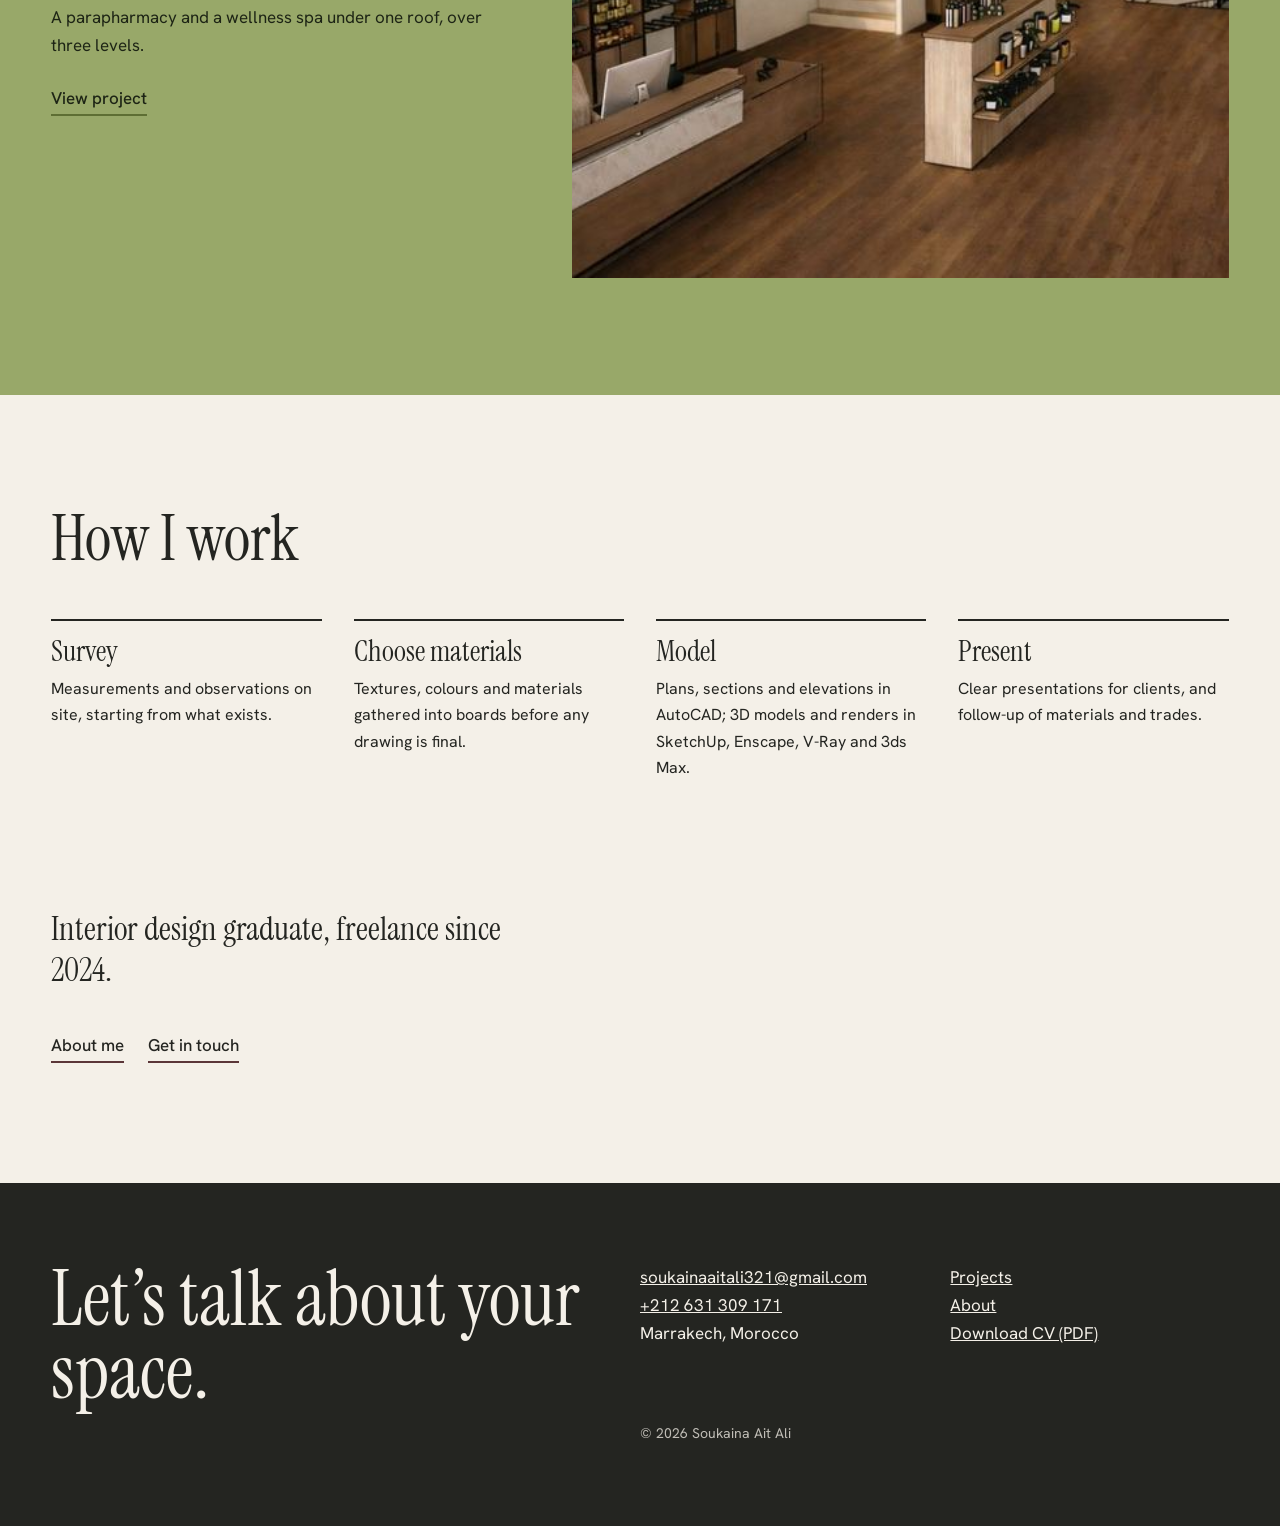
==== commit 388c2183: "Initialisation" ====
--- a/index.html
+++ b/index.html
@@ -1,243 +1,23 @@
-<!DOCTYPE html>
-<html lang="fr">
-<head>
-  <meta charset="UTF-8" />
-  <meta name="viewport" content="width=device-width, initial-scale=1.0" />
-  <title>Soukaina Ait Ali — Design d'intérieur, Rabat</title>
-  <meta name="description" content="Portfolio de Soukaina Ait Ali, designer d'intérieur à Rabat. Projets académiques et concepts : centre de réhabilitation, concept store éco-responsable REBORN, parapharmacie & spa." />
-  <meta property="og:title" content="Soukaina Ait Ali — Design d'intérieur" />
-  <meta property="og:description" content="Composition, matière, lumière. Portfolio de l'intérieur designeuse Soukaina Ait Ali." />
-  <meta property="og:type" content="website" />
-  <meta property="og:image" content="assets/img/para_cover.jpg" />
-  <meta name="theme-color" content="#F4F0E8" />
-  <link rel="icon" href="favicon.svg" type="image/svg+xml" />
-  <link rel="preconnect" href="https://fonts.googleapis.com" />
-  <link rel="preconnect" href="https://fonts.gstatic.com" crossorigin />
-  <link href="https://fonts.googleapis.com/css2?family=Fraunces:ital,opsz,wght@0,9..144,300..600;1,9..144,300..500&family=Archivo:wght@400;500;600;700&display=swap" rel="stylesheet" />
-  <link rel="stylesheet" href="css/style.css" />
-</head>
-<body>
-  <a class="skip-link" href="#contenu">Aller au contenu</a>
-
-  <header class="site-head">
-    <div class="container head-row">
-      <a class="brand" href="index.html" aria-label="Soukaina Ait Ali — accueil">
-        <b>Soukaina Ait&nbsp;Ali</b>
-        <span>Design d'intérieur</span>
-      </a>
-      <button class="nav-toggle" aria-expanded="false" aria-controls="nav" aria-label="Ouvrir le menu"><i></i><i></i><i></i></button>
-      <nav id="nav" class="nav" aria-label="Navigation principale">
-        <a href="projets.html">Projets</a>
-        <a href="apropos.html">À propos</a>
-        <a href="contact.html">Contact</a>
-        <a href="cv.html">CV</a>
-      </nav>
-    </div>
-  </header>
-
-  <main id="contenu">
-
-    <!-- ============ HERO ============ -->
-    <section class="hero container" aria-label="Introduction">
-      <div class="hero-grid">
-        <div>
-          <p class="meta hero-kicker reveal">Rabat, Maroc · Diplômée Collège LaSalle 2026</p>
-          <h1 class="h-xl">
-            <span class="line-mask"><span>Penser la pièce,</span></span>
-            <span class="line-mask" style="--d:.12s"><span><em class="thin">sentir la matière.</em></span></span>
-          </h1>
-        </div>
-        <div class="hero-side">
-          <figure class="hero-figure clip-wipe" data-expand style="--d:.2s">
-            <img src="assets/img/acad_render-chambre.jpg"
-                 alt="Perspective intérieure d'une chambre en bois clair, rotin et travertin — projet Centre de réhabilitation, Rabat"
-                 width="1601" height="697" fetchpriority="high" />
-          </figure>
-          <p class="lede reveal" style="--d:.3s">Je conçois des espaces qui soignent l'usage&nbsp;: circulations claires, matériaux choisis pour leur texture autant que pour leur âge, lumière traitée comme un matériau.</p>
-        </div>
-      </div>
-
-      <dl class="band reveal" style="--d:.4s">
-        <div><dt>Discipline</dt><dd>Architecture d'intérieur</dd></div>
-        <div><dt>Base</dt><dd>Rabat — Marrakech</dd></div>
-        <div><dt>Langues</dt><dd>AR · FR · EN</dd></div>
-        <div><dt>Outils</dt><dd>AutoCAD · 3ds Max · V-Ray</dd></div>
-      </dl>
-
-      <p class="hero-scroll" aria-hidden="true">Défiler</p>
-    </section>
-
-    <!-- ============ SELECTED WORKS ============ -->
-    <section class="works" aria-labelledby="works-title">
-      <div class="container works-head">
-        <p class="meta reveal">Travaux sélectionnés</p>
-        <h2 id="works-title" class="h-lg line-mask"><span>Trois espaces, trois intentions</span></h2>
-      </div>
-
-      <div class="works-list">
-
-        <!-- 01 -->
-        <article class="work-item">
-          <div class="work-copy">
-            <p class="work-num" aria-hidden="true">01</p>
-            <div>
-              <h3 class="work-title h-md reveal"><a href="projet-rehabilitation.html">Centre de réhabilitation</a></h3>
-              <p class="work-desc reveal" style="--d:.1s">Projet de fin d'études&nbsp;: un centre pour les addictions comportementales, organisé autour d'un jardin central. Le bâtiment alterne introversion et ouverture — la lumière zénithale du yoga répond aux cabines feutrées de la cafétéria.</p>
-              <ul class="work-meta meta reveal" style="--d:.15s" role="list">
-                <li>Projet académique</li><li>Rabat</li><li>2026</li>
-              </ul>
-            </div>
-            <a class="work-link reveal" href="projet-rehabilitation.html" aria-label="Voir l'étude de cas — Centre de réhabilitation">
-              Étude de cas
-              <svg width="22" height="10" viewBox="0 0 22 10" fill="none" aria-hidden="true"><path d="M0 5h20m0 0L15.5 1M20 5l-4.5 4" stroke="currentColor" stroke-width="1.4"/></svg>
-            </a>
-          </div>
-          <div class="work-media" data-drift>
-            <span class="work-tag">Académique</span>
-            <img src="assets/img/acad_render-perspectives.jpg" loading="lazy" decoding="async"
-                 alt="Deux perspectives intérieures : bureau de psychothérapie en bois clair et jardin intérieur sous sheds vitrés"
-                 width="1701" height="655" />
-          </div>
-        </article>
-
-        <!-- 02 -->
-        <article class="work-item">
-          <div class="work-copy">
-            <p class="work-num" aria-hidden="true">02</p>
-            <div>
-              <h3 class="work-title h-md reveal"><a href="projet-reborn.html">REBORN — Concept store</a></h3>
-              <p class="work-desc reveal" style="--d:.1s">Un magasin écoresponsable où le meuble se répare et se personnalise. De l'identité visuelle — olive, écru, noir — jusqu'au comptoir d'accueil en bois courbé, tout est pensé pour raconter la seconde vie des objets.</p>
-              <ul class="work-meta meta reveal" style="--d:.15s" role="list">
-                <li>Concept</li><li>Identité + espace</li><li>2026</li>
-              </ul>
-            </div>
-            <a class="work-link reveal" href="projet-reborn.html" aria-label="Voir l'étude de cas — REBORN">
-              Étude de cas
-              <svg width="22" height="10" viewBox="0 0 22 10" fill="none" aria-hidden="true"><path d="M0 5h20m0 0L15.5 1M20 5l-4.5 4" stroke="currentColor" stroke-width="1.4"/></svg>
-            </a>
-          </div>
-          <div class="work-media" data-drift>
-            <span class="work-tag">Concept</span>
-            <img src="assets/img/reborn_render-4.jpg" loading="lazy" decoding="async"
-                 alt="Perspective du concept store REBORN : comptoir d'accueil arrondi, murs olive, verrière au-dessus de l'atelier"
-                 width="1601" height="887" />
-          </div>
-        </article>
-
-        <!-- 03 -->
-        <article class="work-item">
-          <div class="work-copy">
-            <p class="work-num" aria-hidden="true">03</p>
-            <div>
-              <h3 class="work-title h-md reveal"><a href="projet-parapharmacie.html">Parapharmacie Allure &amp; Spa</a></h3>
-              <p class="work-desc reveal" style="--d:.1s">Trois niveaux, deux mondes&nbsp;: la vente en rez-de-chaussée, le soin en sous-sol. Travertin, terrazzo et bois cerné structurent la descente progressive vers le calme du hammam et des cabines.</p>
-              <ul class="work-meta meta reveal" style="--d:.15s" role="list">
-                <li>Concept</li><li>Retail &amp; wellness</li><li>2026</li>
-              </ul>
-            </div>
-            <a class="work-link reveal" href="projet-parapharmacie.html" aria-label="Voir l'étude de cas — Parapharmacie Allure et Spa">
-              Étude de cas
-              <svg width="22" height="10" viewBox="0 0 22 10" fill="none" aria-hidden="true"><path d="M0 5h20m0 0L15.5 1M20 5l-4.5 4" stroke="currentColor" stroke-width="1.4"/></svg>
-            </a>
-          </div>
-          <div class="work-media" data-drift>
-            <span class="work-tag">Concept</span>
-            <img src="assets/img/para_render-spa.jpg" loading="lazy" decoding="async"
-                 alt="Perspective du couloir du spa : portes de cabines en bois courbé, banquettes, sol minéral"
-                 width="1601" height="950" />
-          </div>
-        </article>
-
-      </div>
-    </section>
-
-    <!-- ============ APPROCHE ============ -->
-    <section class="approach grain" aria-labelledby="approch-title">
-      <div class="container approach-grid">
-        <div>
-          <p class="meta reveal">Méthode</p>
-          <h2 id="approch-title" class="h-lg line-mask"><span>Du plan à la peau</span></h2>
-        </div>
-        <ol class="steps">
-          <li class="reveal">
-            <div>
-              <h3>Lire l'espace existant</h3>
-              <p>Relevés sur site, usages, lumières. Chaque projet commence par une mesure — métrés de cuisine, relevés de terrain, contraintes réelles.</p>
-            </div>
-          </li>
-          <li class="reveal" style="--d:.08s">
-            <div>
-              <h3>Organiser les circulations</h3>
-              <p>Plans, schémas fonctionnels, relations entre les espaces avant les finitions. Un bon agencement précède un beau matériau.</p>
-            </div>
-          </li>
-          <li class="reveal" style="--d:.16s">
-            <div>
-              <h3>Choisir les matières</h3>
-              <p>Moodboards et planches matérielles&nbsp;: travertin, rotin, chêne brossé, lin lavé. Les surfaces se décident ensemble, jamais en isolé.</p>
-            </div>
-          </li>
-          <li class="reveal" style="--d:.24s">
-            <div>
-              <h3>Visualiser pour convaincre</h3>
-              <p>Modélisation 3D (SketchUp, 3ds Max), rendu V-Ray / Enscape, présentations clients — voir l'espace avant qu'il n'existe.</p>
-            </div>
-          </li>
-        </ol>
-      </div>
-    </section>
-
-    <!-- ============ A PROPOS (teaser) ============ -->
-    <section class="about-teaser" aria-labelledby="about-title">
-      <div class="container about-grid">
-        <div>
-          <figure class="figure clip-wipe" data-expand>
-            <img src="assets/img/acad_moodboard-yoga.jpg" loading="lazy" decoding="async"
-                 alt="Planche d'ambiance : textures de bois clair, lin, pierre calcaire et lumière douce"
-                 width="1401" height="732" />
-          </figure>
-        </div>
-        <div>
-          <p class="meta reveal">À propos</p>
-          <h2 id="about-title" class="about-quote reveal" style="--d:.08s">« Une pièce réussie, c'est celle dont on n'a plus besoin de parler&nbsp;: elle vous laisse faire ce que vous êtes venu y faire. »</h2>
-          <p class="reveal" style="--d:.16s">Étudiante en design d'intérieur au Collège LaSalle (Rabat/Marrakech, 2023–2026), après une licence en études anglaises à Cadi Ayyad. Freelance depuis 2024 — conception de cuisines et suites parentales, relevés, modélisation 3D et sélection de matériaux — et passée par le studio Arhazi Creation à Marrakech à l'été 2025.</p>
-          <dl class="about-facts">
-            <div class="reveal"><dt>Diplôme</dt><dd>Design d'intérieur, LaSalle</dd></div>
-            <div class="reveal" style="--d:.08s"><dt>Expérience</dt><dd>Freelance depuis 2024</dd></div>
-            <div class="reveal" style="--d:.16s"><dt>Contact</dt><dd>+212 6 72 53 35 76</dd></div>
-          </dl>
-          <p style="margin-top:2.4rem"><a class="btn btn--ghost reveal" href="apropos.html">Le parcours complet</a></p>
-        </div>
-      </div>
-    </section>
-
-    <!-- ============ CONTACT ============ -->
-    <section class="cta-band" aria-labelledby="cta-title">
-      <div class="container">
-        <h2 id="cta-title" class="h-lg line-mask"><span>Un espace à repenser&nbsp;?</span></h2>
-        <p class="reveal" style="max-width:46ch;margin-inline:auto">Concept, rénovation ou scénographie retail — parlons-en.&nbsp;Réponse en français, anglais ou arabe.</p>
-        <p class="reveal" style="--d:.1s;margin-top:2rem">
-          <a class="btn" href="contact.html">Prendre contact</a>
-        </p>
-      </div>
-    </section>
-  </main>
-
-  <footer class="site-foot">
-    <div class="container foot-grid">
-      <div>
-        <p class="brand"><b>Soukaina Ait&nbsp;Ali</b><span>Design d'intérieur — Rabat</span></p>
-      </div>
-      <nav aria-label="Liens de pied de page">
-        <a href="projets.html">Projets</a>
-        <a href="apropos.html">À propos</a>
-        <a href="contact.html">Contact</a>
-        <a href="cv.html">CV (PDF)</a>
-      </nav>
-      <p class="foot-note">© 2026 Soukaina Ait Ali · Tous projets documentés dans le cadre de sa formation et de ses concepts personnels.</p>
-    </div>
-  </footer>
-
-  <script src="js/main.js" defer></script>
-</body>
-</html>
+<!doctype html>
+<html lang="en"><head><meta charset="utf-8"><meta name="viewport" content="width=device-width,initial-scale=1">
+<title>Soukaina Ait Ali — Interior designer</title><meta name="description" content="Portfolio of Soukaina Ait Ali, interior designer: a rehabilitation centre in Rabat, the REBORN concept store and the Parapharmacy Allure.">
+<meta property="og:title" content="Soukaina Ait Ali — Interior designer"><meta property="og:description" content="Portfolio of Soukaina Ait Ali, interior designer: a rehabilitation centre in Rabat, the REBORN concept store and the Parapharmacy Allure."><meta property="og:type" content="website"><meta property="og:image" content="img/hero-2.jpg">
+<link rel="icon" type="image/png" sizes="32x32" href="favicon-32.png"><link rel="icon" type="image/png" sizes="192x192" href="favicon-192.png"><link rel="apple-touch-icon" href="apple-touch-icon.png">
+<link rel="preconnect" href="https://fonts.googleapis.com"><link rel="preconnect" href="https://fonts.gstatic.com" crossorigin>
+<link href="https://fonts.googleapis.com/css2?family=Hanken+Grotesk:wght@400;500;600&family=Instrument+Serif:ital@0;1&display=swap" rel="stylesheet">
+<link rel="stylesheet" href="css/site.css"></head>
+<body class="home"><a class="skip" href="#main">Skip to content</a>
+<header class="top"><a class="brand" href="index.html">Soukaina Ait Ali</a><nav aria-label="Main navigation"><a href="projects.html">Projects</a><a href="about.html">About</a><a href="contact.html">Contact</a><a href="cv/Soukaina_Ait_Ali_CV.pdf">CV</a></nav></header>
+<main id="main"><section class="hero"><div class="hero-t"><p class="kind">Interior designer · Marrakech</p>
+<h1><span>Soukaina</span><span>Ait Ali</span></h1><p class="lead">Spaces that read first as a plan, then as material and light.</p></div>
+<figure class="fig h-b"><img src="img/hero-2-800.jpg" srcset="img/hero-2-800.jpg 800w, img/hero-2.jpg 1398w" sizes="(min-width:900px) 52vw, 100vw" width="1398" height="1125" alt="Bedroom with an arched, lit headboard, a bed with a throw, and soft curtains" fetchpriority=high decoding=async></figure>
+<figure class="fig h-a"><img src="img/hero-1-800.jpg" srcset="img/hero-1-800.jpg 800w, img/hero-1.jpg 819w" sizes="(min-width:900px) 26vw, 55vw" width="819" height="1001" alt="Entrance corner with a sculptural mirror, a potted plant and a stone stool" fetchpriority=high decoding=async></figure></section><div class="stack"><section class="pj t-rehab" aria-labelledby="h-rehabilitation"><div class="pj-in"><div class="pj-t"><p class="kind">Academic project · Rabat</p><h2 id="h-rehabilitation">Rehabilitation Centre</h2><p>A rehabilitation centre in Rabat for behavioural addictions linked to instant gratification, organised around a central garden.</p><a class="go" href="project-rehabilitation.html">View project</a></div>
+<figure class="fig pj-fig"><img src="img/rc-main-800.jpg" srcset="img/rc-main-800.jpg 800w, img/rc-main.jpg 1800w" sizes="(min-width:900px) 55vw, 100vw" width="1800" height="1278" alt="Garden of the rehabilitation centre at sunset: curved stone bench, wooden pergola and orange tree" loading=lazy decoding=async></figure></div></section><section class="pj t-reborn" aria-labelledby="h-reborn"><div class="pj-in"><div class="pj-t"><p class="kind">Concept store</p><h2 id="h-reborn">REBORN</h2><p>A concept store that gives furniture a second life, with a workshop where customers learn to repair and customise.</p><a class="go" href="project-reborn.html">View project</a></div>
+<figure class="fig pj-fig"><img src="img/reborn-persp-salon-800.jpg" srcset="img/reborn-persp-salon-800.jpg 800w, img/reborn-persp-salon.jpg 1800w" sizes="(min-width:900px) 55vw, 100vw" width="1800" height="1198" alt="REBORN lounge: grey sofa, copper pendant lamps and black pipework on the wall" loading=lazy decoding=async></figure></div></section><section class="pj t-allure" aria-labelledby="h-allure"><div class="pj-in"><div class="pj-t"><p class="kind">Parapharmacy and spa concept</p><h2 id="h-allure">Parapharmacy Allure</h2><p>A parapharmacy and a wellness spa under one roof, over three levels.</p><a class="go" href="project-allure.html">View project</a></div>
+<figure class="fig pj-fig"><img src="img/para-persp-boutique-800.jpg" srcset="img/para-persp-boutique-800.jpg 800w, img/para-persp-boutique.jpg 1706w" sizes="(min-width:900px) 55vw, 100vw" width="1706" height="1087" alt="Parapharmacy shop seen from the mezzanine: wooden shelving, counter and parquet floor" loading=lazy decoding=async></figure></div></section></div><section class="method wrap"><h2>How I work</h2><ol><li><h3>Survey</h3><p>Measurements and observations on site, starting from what exists.</p></li><li><h3>Choose materials</h3><p>Textures, colours and materials gathered into boards before any drawing is final.</p></li><li><h3>Model</h3><p>Plans, sections and elevations in AutoCAD; 3D models and renders in SketchUp, Enscape, V-Ray and 3ds Max.</p></li><li><h3>Present</h3><p>Clear presentations for clients, and follow-up of materials and trades.</p></li></ol></section><section class="about-cta wrap"><p class="big">Interior design graduate, freelance since 2024.</p><a class="go" href="about.html">About me</a><a class="go" href="contact.html">Get in touch</a></section></main>
+<footer class="foot"><p class="foot-big">Let’s talk about your space.</p>
+<p><a href="mailto:soukainaaitali321@gmail.com">soukainaaitali321@gmail.com</a><br><a href="tel:+212631309171">+212 631 309 171</a><br>Marrakech, Morocco</p>
+<p><a href="projects.html">Projects</a><br><a href="about.html">About</a><br><a href="cv/Soukaina_Ait_Ali_CV.pdf">Download CV (PDF)</a></p>
+<p class="small">© 2026 Soukaina Ait Ali</p></footer>
+<dialog id="lb" aria-label="Enlarged image"><button class="x" aria-label="Close">Close</button><img alt=""></dialog>
+<script src="js/site.js" defer></script></body></html>
--- a/css/site.css
+++ b/css/site.css
@@ -0,0 +1,143 @@
+:root{--ivory:#F4F0E8;--lime:#E5DDD0;--olive:#98A869;--olive-d:#5E6E34;--char:#242521;--wine:#5B3638;
+--serif:"Instrument Serif","Times New Roman",serif;--sans:"Hanken Grotesk",system-ui,sans-serif;--g:clamp(1.1rem,4vw,4rem);--line:color-mix(in srgb,currentColor 22%,transparent)}
+*,*::before,*::after{box-sizing:border-box}
+html{-webkit-text-size-adjust:100%}
+body{margin:0;background:var(--bg,var(--ivory));color:var(--fg,var(--char));font:400 1.0625rem/1.65 var(--sans);overflow-x:clip}
+.t-rehab{--bg:#EFE6DA;--fg:#3A2A22;--ac:#B5714C}
+.t-reborn{--bg:#242521;--fg:#F2F0EF;--ac:#98A869}
+.t-allure{--bg:#E1E6D2;--fg:#27301F;--ac:#5E6E34}
+img{display:block;max-width:100%;height:auto}
+a{color:inherit}
+h1,h2,h3{font:400 1em/1 var(--serif);margin:0}
+p{margin:0 0 1em;max-width:62ch}
+:focus-visible{outline:3px solid var(--wine);outline-offset:3px}
+.t-reborn :focus-visible{outline-color:var(--olive)}
+.skip{position:absolute;left:-99rem;top:0;background:var(--char);color:#fff;padding:.7rem 1rem;z-index:99}.skip:focus{left:0}
+.wrap{padding-inline:var(--g);max-width:96rem;margin-inline:auto}
+.top{display:flex;justify-content:space-between;align-items:baseline;flex-wrap:wrap;gap:.5rem 2rem;padding:1.25rem var(--g)}
+.brand{font:400 1.6rem/1 var(--serif);text-decoration:none}
+.top nav{display:flex;gap:1.5rem;flex-wrap:wrap}
+.top nav a{text-decoration:none;padding:.2rem 0;border-bottom:1px solid transparent}
+.top nav a:hover,.top nav a[aria-current]{border-color:currentColor}
+.kind{font-size:.9rem;opacity:.75;margin-bottom:1.2rem}
+.lead{font-size:1.25rem;max-width:34ch}
+.big{font:400 clamp(1.5rem,2.6vw,2.4rem)/1.22 var(--serif);max-width:30ch}
+.go{display:inline-block;margin:.5rem 1.5rem .5rem 0;padding-bottom:.15rem;border-bottom:2px solid var(--ac,var(--wine));text-decoration:none;font-weight:500}
+a.go:hover{border-bottom-width:5px}
+.pg-h{font-size:clamp(3.5rem,11vw,9rem);line-height:.9;margin:2rem 0 1.5rem;letter-spacing:-.02em}
+.num{font:400 1rem/1 var(--sans);opacity:.7;font-variant-numeric:tabular-nums}
+/* figures */
+.fig{margin:0}.fig a{display:block;cursor:zoom-in}
+.fig img{width:100%}
+.fig figcaption{font-size:.88rem;opacity:.8;margin-top:.5rem}
+.sheet img{background:#fff;border:1px solid var(--line)}
+.sec-b{counter-reset:f}
+.sheet figcaption::before{counter-increment:f;content:counter(f,decimal-leading-zero);border-right:1px solid currentColor;padding-right:.6rem;margin-right:.6rem}
+.board img{background:var(--lime);padding:.75rem;object-fit:contain}
+.t-reborn .board img{background:#34352f}
+/* home */
+.hero{display:grid;grid-template-columns:repeat(12,1fr);column-gap:1rem;min-height:calc(100svh - 5rem);padding:1rem var(--g) 4rem;align-items:center}
+.hero-t{grid-area:1/1/2/8;z-index:2;align-self:end}
+.hero h1{margin-bottom:2rem}
+.hero h1 span{display:block;font-size:clamp(4.2rem,14vw,15rem);line-height:.82;letter-spacing:-.035em}
+.hero h1 span+span{margin-left:.9em}
+.h-b{grid-area:1/6/2/13;align-self:start}
+.h-b img{width:100%;height:min(72svh,48vw);min-height:20rem;object-fit:cover}
+.h-a{grid-area:1/9/2/12;align-self:end;margin-bottom:-1.5rem;z-index:3}
+.h-a img{border:10px solid var(--ivory);box-shadow:0 0 0 1px var(--line)}
+.stack{position:relative}
+.pj{background:var(--bg);color:var(--fg);position:sticky;top:0;min-height:100svh;display:grid;align-items:center;padding:3rem var(--g)}
+.pj.t-allure{--bg:#98A869;--fg:#1D2415}.pj.t-rehab{--bg:#E5DDD0}
+.pj-in{display:grid;grid-template-columns:5fr 7fr;gap:clamp(1.5rem,4vw,4rem);align-items:center;max-width:96rem;margin-inline:auto;width:100%}
+.pj:nth-child(even) .pj-in{grid-template-columns:7fr 5fr}.pj:nth-child(even) .pj-fig{order:-1}
+.pj h2{font-size:clamp(3rem,7.5vw,7.5rem);line-height:.88;margin-bottom:1.5rem;letter-spacing:-.02em}
+.pj-fig img{width:100%;height:min(78svh,52vw);object-fit:cover}
+@supports (animation-timeline:view()){.pj-fig img{animation:open linear both;animation-timeline:view();animation-range:entry 0% cover 45%}
+@keyframes open{from{clip-path:inset(16% 12% 16% 12%)}to{clip-path:inset(0)}}}
+.method{padding-block:7rem 4rem}.method h2{font-size:clamp(2.2rem,5vw,4.5rem);margin-bottom:3rem}
+.method ol{list-style:none;padding:0;margin:0;display:grid;grid-template-columns:repeat(4,1fr);gap:2rem}
+.method li{border-top:2px solid var(--char);padding-top:1rem}.method h3{font-size:1.8rem;margin-bottom:.6rem}.method p{font-size:1rem}
+.about-cta{padding-block:3rem 7rem}.about-cta .big{margin-bottom:2rem}
+/* projects page: each project as a drawing set */
+.rows{margin-top:2rem}
+.row{position:relative;background:var(--bg);color:var(--fg);display:grid;grid-template-columns:4fr 8fr;gap:clamp(1.5rem,4vw,4rem);align-items:center;padding:clamp(3rem,7vw,6rem) var(--g)}
+.row.t-allure{--bg:#98A869;--fg:#1D2415}.row.t-rehab{--bg:#E5DDD0}
+.row.r1{grid-template-columns:8fr 4fr}.row.r1 .row-m{order:-1}
+.row-t .num{display:block;font:400 clamp(3rem,6vw,5rem)/1 var(--serif);opacity:.5;margin-bottom:1rem}
+.row h2{font-size:clamp(2.8rem,5.5vw,5.5rem);line-height:.9;margin-bottom:1rem}
+.row h2 a{text-decoration:none}.row h2 a::after{content:"";position:absolute;inset:0}
+.row:hover .go{border-bottom-width:5px}
+.row-cover img{width:100%;aspect-ratio:16/10;object-fit:cover}
+.strip{display:grid;grid-template-columns:repeat(3,1fr);gap:.75rem;margin-top:.75rem}
+.strip .fig img{aspect-ratio:4/3;object-fit:cover}
+.strip .sheet img,.strip .board img{object-fit:contain;padding:.4rem}
+.strip .sheet img{background:#fff}
+/* case studies */
+.cs-hero{display:grid;grid-template-columns:5fr 7fr;gap:clamp(1.5rem,4vw,4rem);padding:2rem var(--g) 4rem;align-items:end}
+.cs-hero h1{font-size:clamp(3.2rem,8.5vw,8.5rem);line-height:.88;letter-spacing:-.02em;margin-bottom:1.5rem}
+.cs-cover img{width:100%;height:min(80svh,56vw);object-fit:cover}
+.cs-idx{display:flex;gap:1.5rem;flex-wrap:wrap;margin-top:2rem;font-size:.95rem}
+.cs-idx a{text-decoration:none;border-bottom:1px solid var(--line)}.cs-idx a:hover{border-color:currentColor}
+.sec{max-width:100rem;margin-inline:auto;padding:clamp(3.5rem,8vw,7rem) var(--g);border-top:1px solid var(--line);scroll-margin-top:1rem}
+.sec-h{display:grid;grid-template-columns:3rem 1.2fr 1fr;gap:1rem 2rem;align-items:start;margin-bottom:3rem}
+.sec-h h2{font-size:clamp(2.4rem,5vw,4.6rem);line-height:.95}
+.sec-h p{margin:.4rem 0 0;opacity:.85}
+.sec-b>.big{margin-bottom:1.5rem}
+.sheets{display:grid;grid-template-columns:1fr 1fr;gap:1.25rem;align-items:start;margin-bottom:1.25rem}
+.trio{display:grid;grid-template-columns:repeat(3,1fr);gap:1rem;margin-bottom:1.5rem}
+.sec-b>.fig{margin-bottom:1.25rem}
+.gal{display:grid;grid-template-columns:1fr 1fr;gap:1.25rem;align-items:start}
+.gal .fig.wide{grid-column:1/-1}
+.gal .fig img{aspect-ratio:3/2;object-fit:cover}.gal .fig.wide img{aspect-ratio:2/1}
+.gal .sheet img,.gal .board img{aspect-ratio:auto;object-fit:contain}
+.room{margin-bottom:clamp(3rem,7vw,6rem)}.room:last-child{margin-bottom:0}
+.room-t{display:grid;grid-template-columns:1fr 1fr;gap:.3rem 3rem;margin-bottom:1.5rem;align-items:start}
+.room-t h3{grid-row:span 2;font-size:clamp(2rem,3.6vw,3.4rem)}.room-t p{margin:0}
+.mats{font-size:.95rem;border-left:3px solid var(--ac,var(--wine));padding-left:.9rem;margin-top:.8rem!important}.mats b{display:block;font-weight:600}
+.room-g{display:grid;grid-template-columns:2fr 1fr;gap:1.25rem;align-items:stretch;margin-bottom:1.25rem}
+.room-g .cover{display:flex;flex-direction:column}.room-g .cover a{position:relative;flex:1;min-height:22rem}
+.room-g .cover img{position:absolute;inset:0;width:100%;height:100%;object-fit:cover}
+.room.flip .room-g{grid-template-columns:1fr 2fr}.room.flip .room-g .cover{order:2}
+table.prog{border-collapse:collapse;width:100%;font-size:.98rem;align-self:start}
+table.prog caption{text-align:left;font:400 1.6rem/1 var(--serif);padding-bottom:.8rem}
+table.prog th,table.prog td{text-align:left;padding:.55rem .6rem .55rem 0;border-top:1px solid var(--line);vertical-align:top}
+table.prog thead th{font-weight:600;font-size:.88rem;opacity:.8}table.prog tbody th{font-weight:500}
+.sw{list-style:none;display:flex;gap:1.5rem;flex-wrap:wrap;padding:0;margin:1rem 0 1.5rem;font-size:.9rem}
+.sw li{display:grid;grid-template-columns:auto 1fr;gap:0 .6rem;align-items:center}.sw i{grid-row:1/3;width:2.6rem;height:2.6rem;border:1px solid var(--line)}.sw b{font-weight:600}
+.end{padding:5rem var(--g) 7rem;border-top:1px solid var(--line)}
+.next{display:block;text-decoration:none}.next span{opacity:.75}
+.next b{display:block;font:400 clamp(3rem,9vw,8rem)/.9 var(--serif);letter-spacing:-.02em}
+.next:hover b{text-decoration:underline;text-decoration-thickness:2px;text-underline-offset:.1em}
+/* about / contact */
+.about{display:grid;grid-template-columns:4fr 7fr;gap:clamp(2rem,6vw,6rem);align-items:start;padding-bottom:6rem}
+.about-l{position:sticky;top:1.5rem;padding-top:2rem}
+.portrait img{width:100%;aspect-ratio:3/4;object-fit:cover;object-position:30% 80%}
+.about-r .big{margin-bottom:3rem}
+.about section{display:grid;grid-template-columns:1fr 2.2fr;gap:1.5rem;border-top:1px solid var(--line);padding:1.8rem 0}
+.about h2{font-size:1.9rem}.about section p{margin:0}
+.tl{list-style:none;margin:0;padding:0}
+.tl li{display:grid;grid-template-columns:1.3fr 1.5fr .8fr;gap:1rem;padding:.2rem 0 1.2rem}.tl b{font-weight:600}.tl em{font-style:normal;opacity:.75}
+.contact{padding-bottom:6rem}.contact dl{margin:3rem 0;max-width:46rem}.contact dl div{display:grid;grid-template-columns:9rem 1fr;border-top:1px solid var(--line);padding:1rem 0}
+.contact dt{opacity:.7}.contact dd{margin:0;font:400 clamp(1.4rem,3vw,2.2rem)/1.2 var(--serif);overflow-wrap:anywhere}
+.small{font-size:.88rem;opacity:.75}
+.foot{background:var(--char);color:var(--ivory);padding:5rem var(--g) 2.5rem;display:grid;grid-template-columns:2fr 1fr 1fr;gap:2rem}
+.foot-big{font:400 clamp(2.6rem,6vw,5.5rem)/.95 var(--serif);grid-row:span 2}.foot a:hover{color:var(--olive)}
+.foot .small{grid-column:2/4}
+dialog#lb{border:0;padding:0;background:#161714;width:100vw;height:100vh;max-width:none;max-height:none;overflow:auto}
+#lb::backdrop{background:#000d}
+#lb img{margin:3.5rem auto 2rem;width:min(96vw,1800px);height:auto;background:#fff;cursor:zoom-in}
+#lb img.z{width:220vw;max-width:none;cursor:zoom-out}
+#lb .x{position:fixed;top:1rem;right:1rem;z-index:2;background:var(--ivory);color:var(--char);border:0;padding:.6rem 1rem;font:inherit;cursor:pointer}
+@media(max-width:900px){
+.hero{display:block;padding-top:.5rem}.hero h1 span+span{margin-left:.5em}
+.h-b{margin-top:1.5rem}.h-b img{height:46svh;min-height:0}.h-a{width:52%;margin:-4rem 0 0 auto;position:relative}.h-a img{border-width:7px}
+.pj{position:static;min-height:0;padding-block:3rem}.pj-in,.pj:nth-child(even) .pj-in,.row,.row.r1,.cs-hero,.about{grid-template-columns:1fr}
+.pj:nth-child(even) .pj-fig,.row.r1 .row-m{order:0}.pj-fig img{height:52svh}.cs-cover img{height:52svh}
+.method ol{grid-template-columns:1fr 1fr}
+.sec-h{grid-template-columns:1fr}.sheets,.gal,.trio{grid-template-columns:1fr}.room-t{grid-template-columns:1fr}.room-t h3{grid-row:auto}
+.room-g,.room.flip .room-g{grid-template-columns:1fr}.room.flip .room-g .cover{order:0}.room-g .cover a{min-height:0}.room-g .cover img{position:static;height:auto;aspect-ratio:4/3}
+.strip{grid-template-columns:repeat(3,1fr)}
+.about-l{position:static}.about section{grid-template-columns:1fr}.tl li{grid-template-columns:1fr;gap:.1rem}
+.foot{grid-template-columns:1fr}.foot-big{grid-row:auto}.foot .small{grid-column:auto}
+.contact dl div{grid-template-columns:1fr}}
+@media(prefers-reduced-motion:reduce){.pj-fig img{animation:none!important}*{scroll-behavior:auto!important;transition:none!important}}
